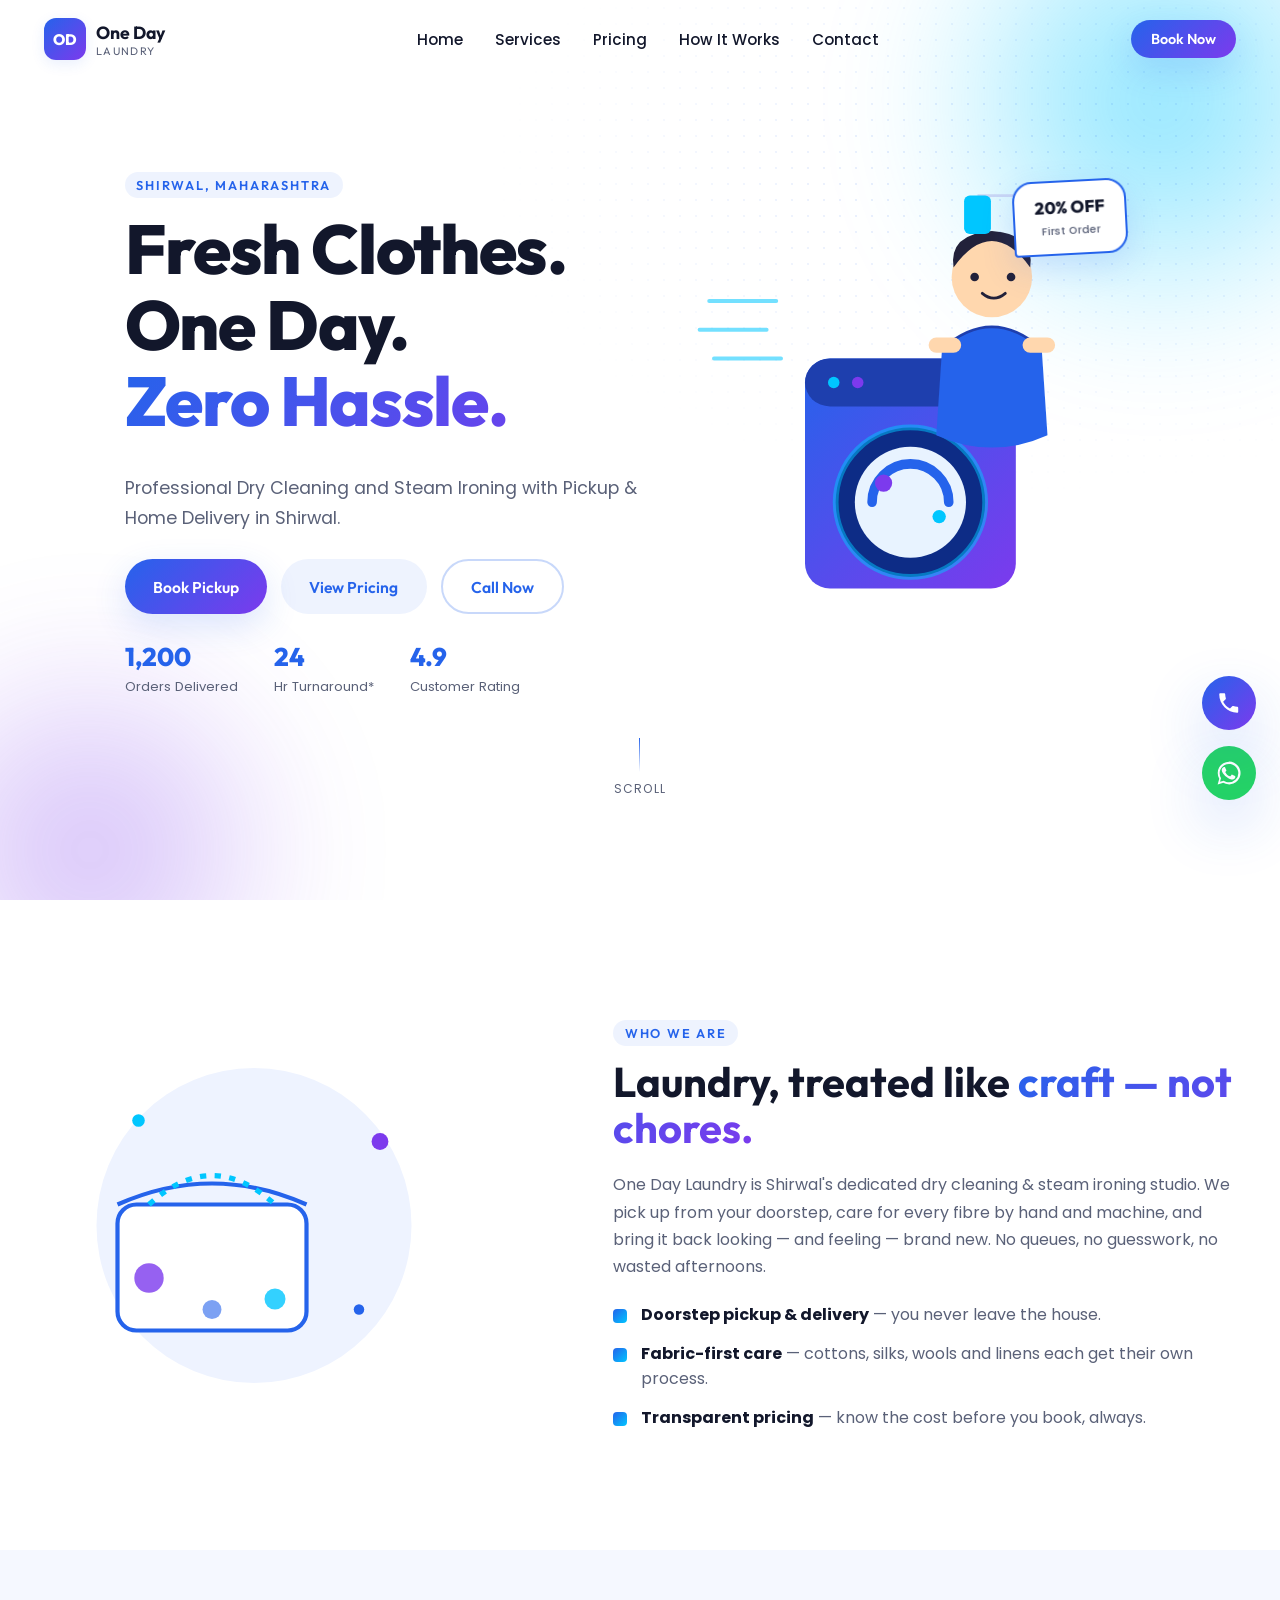
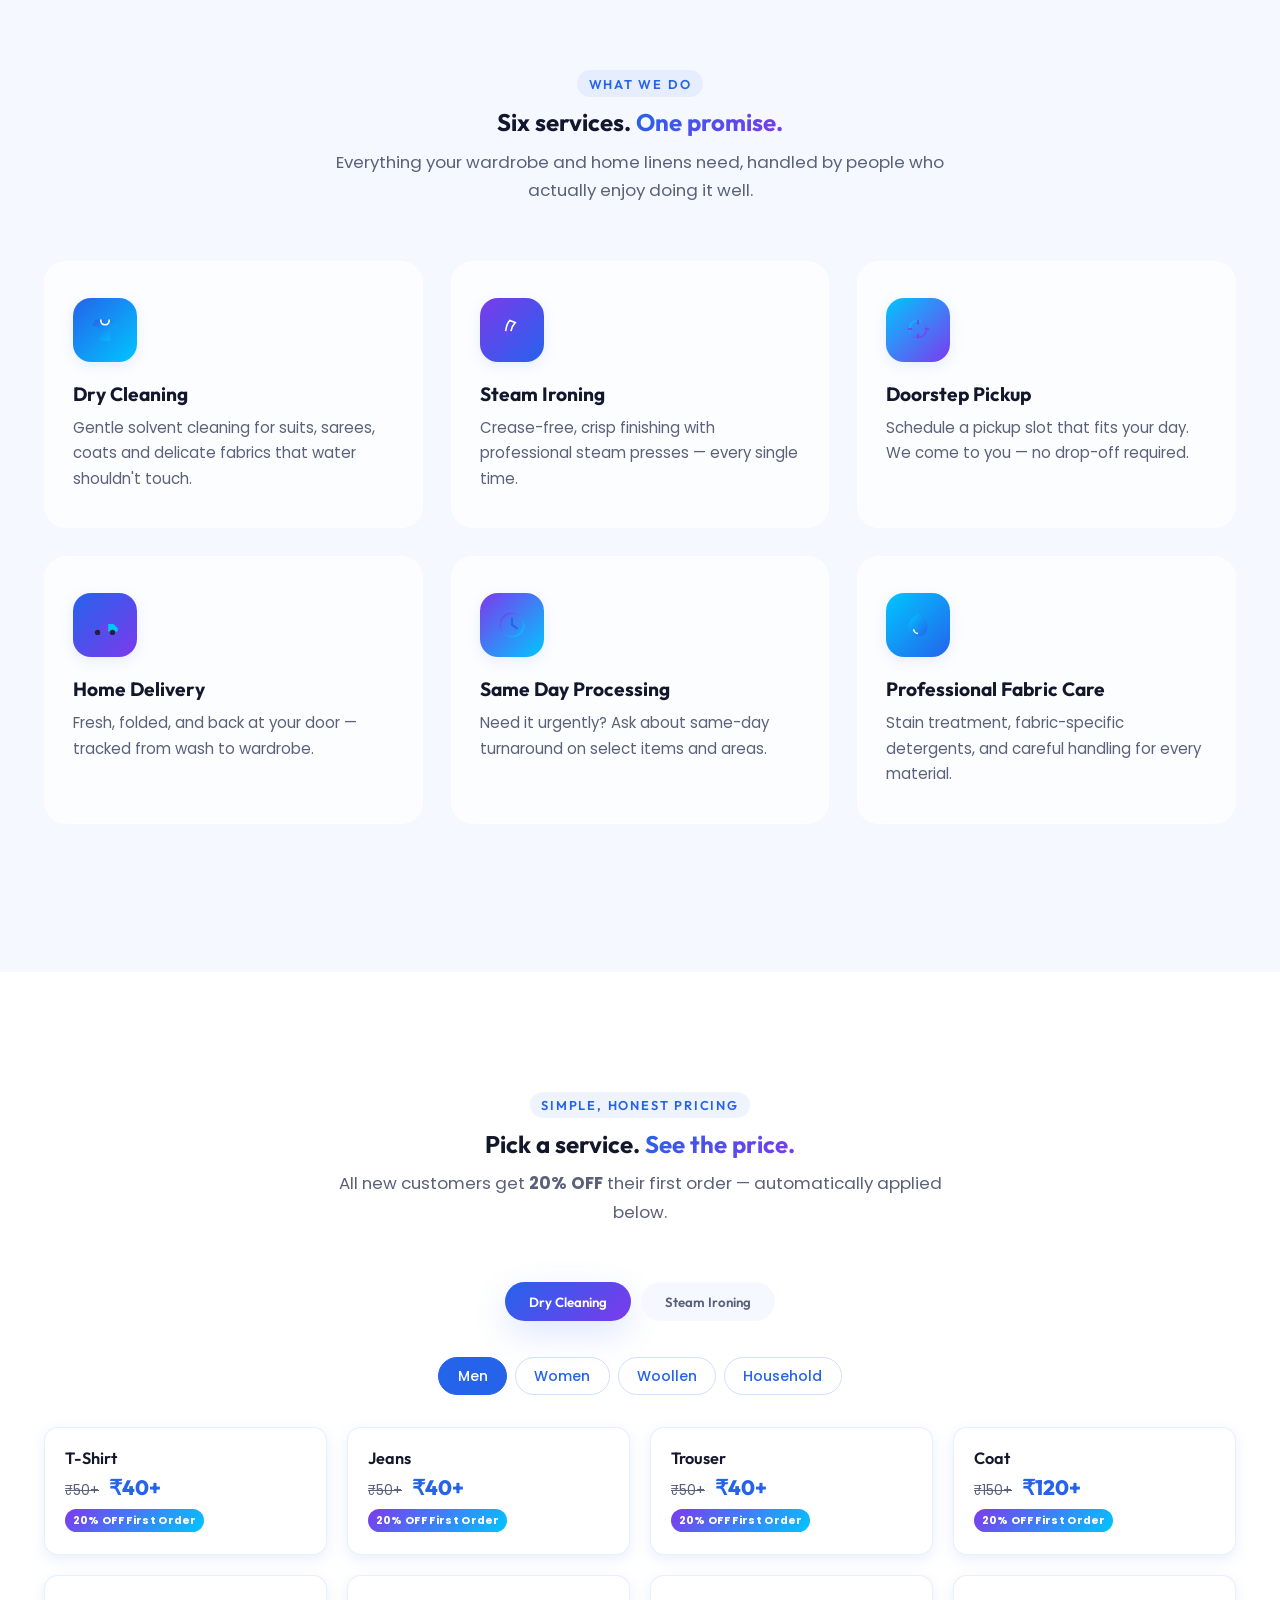
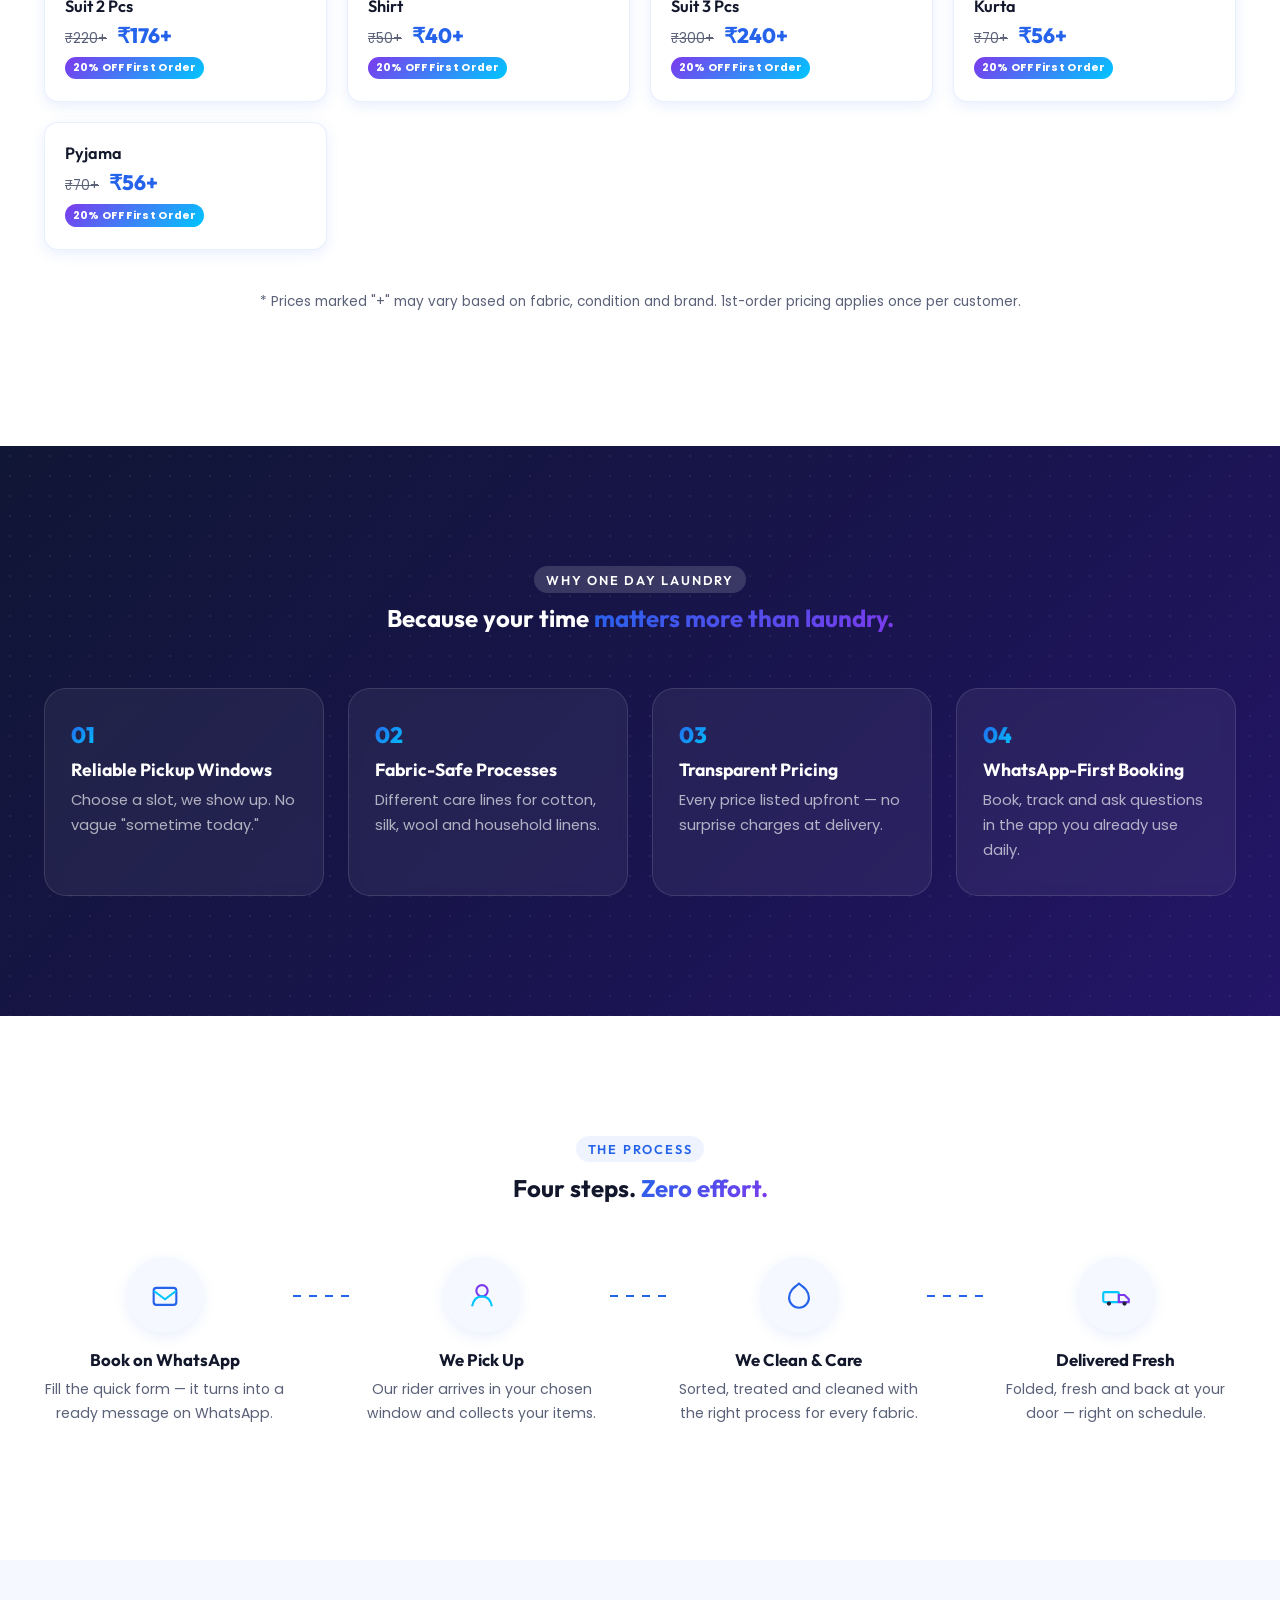
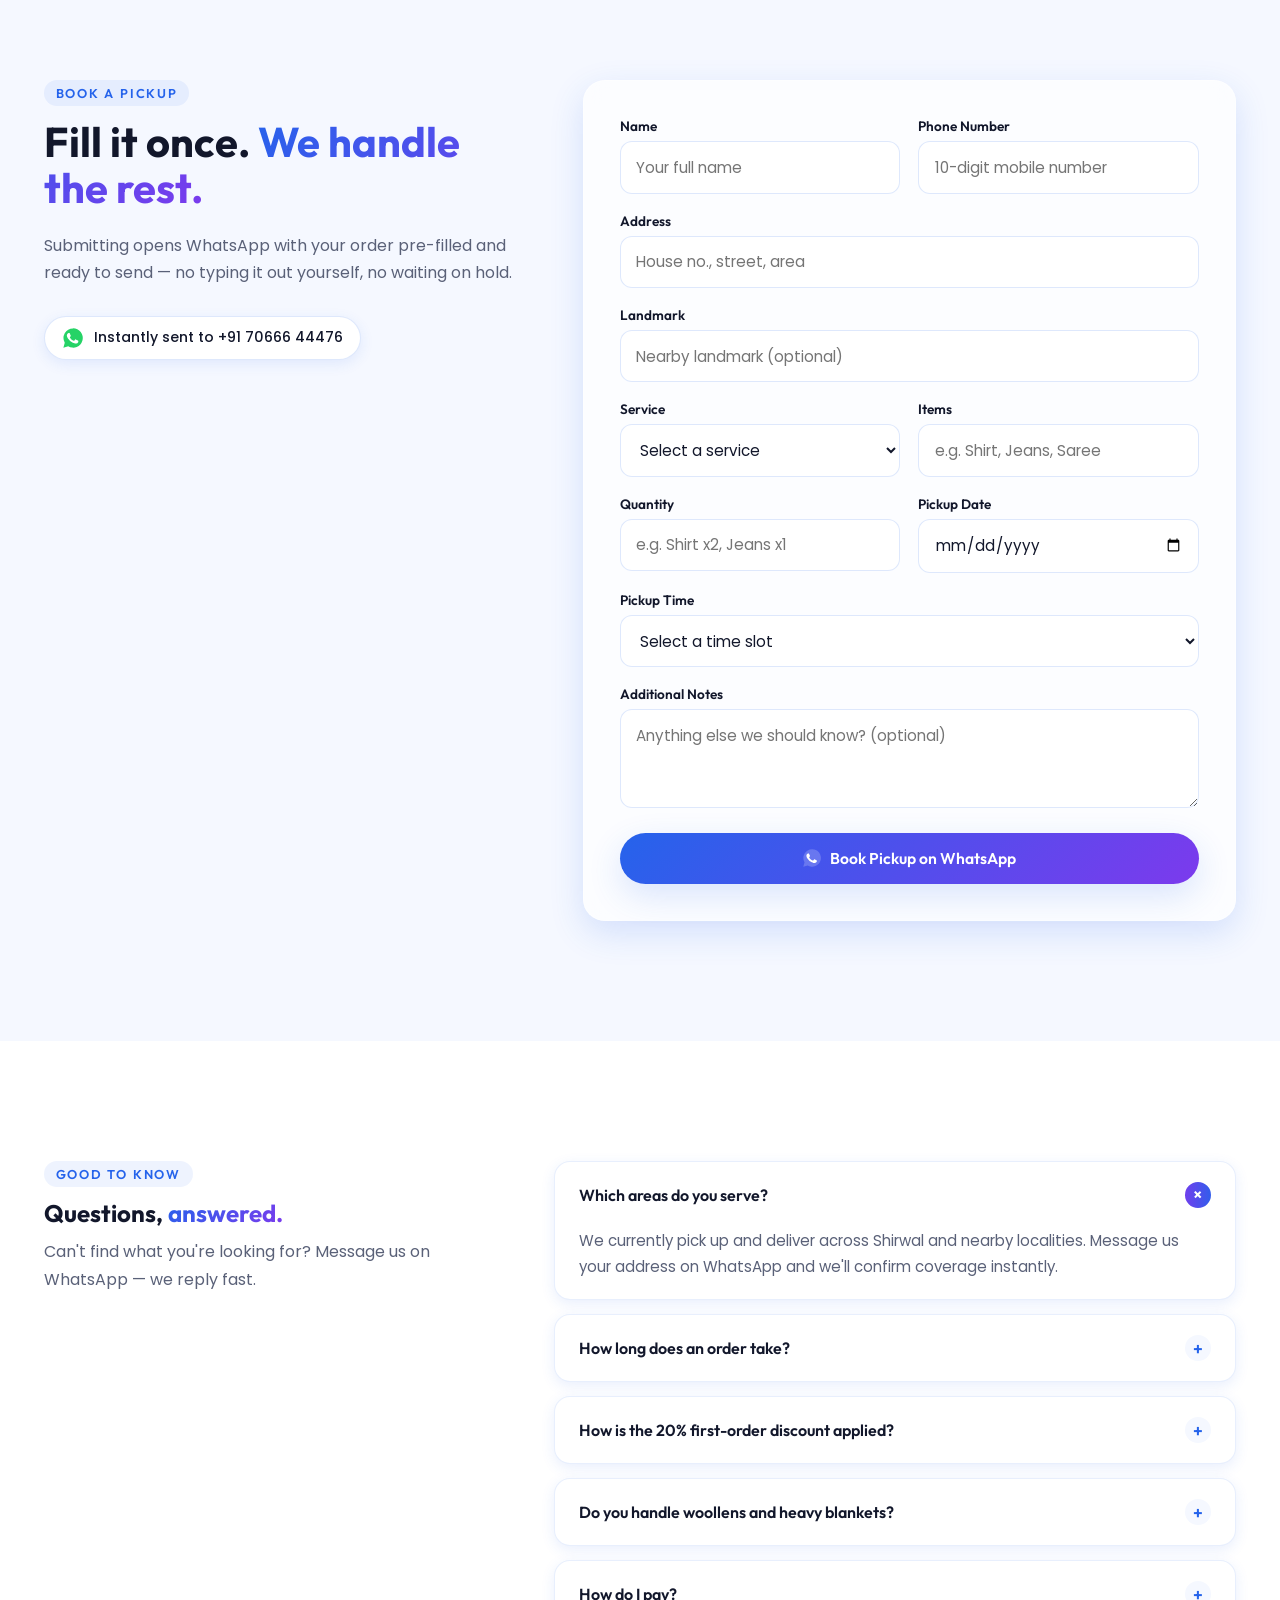
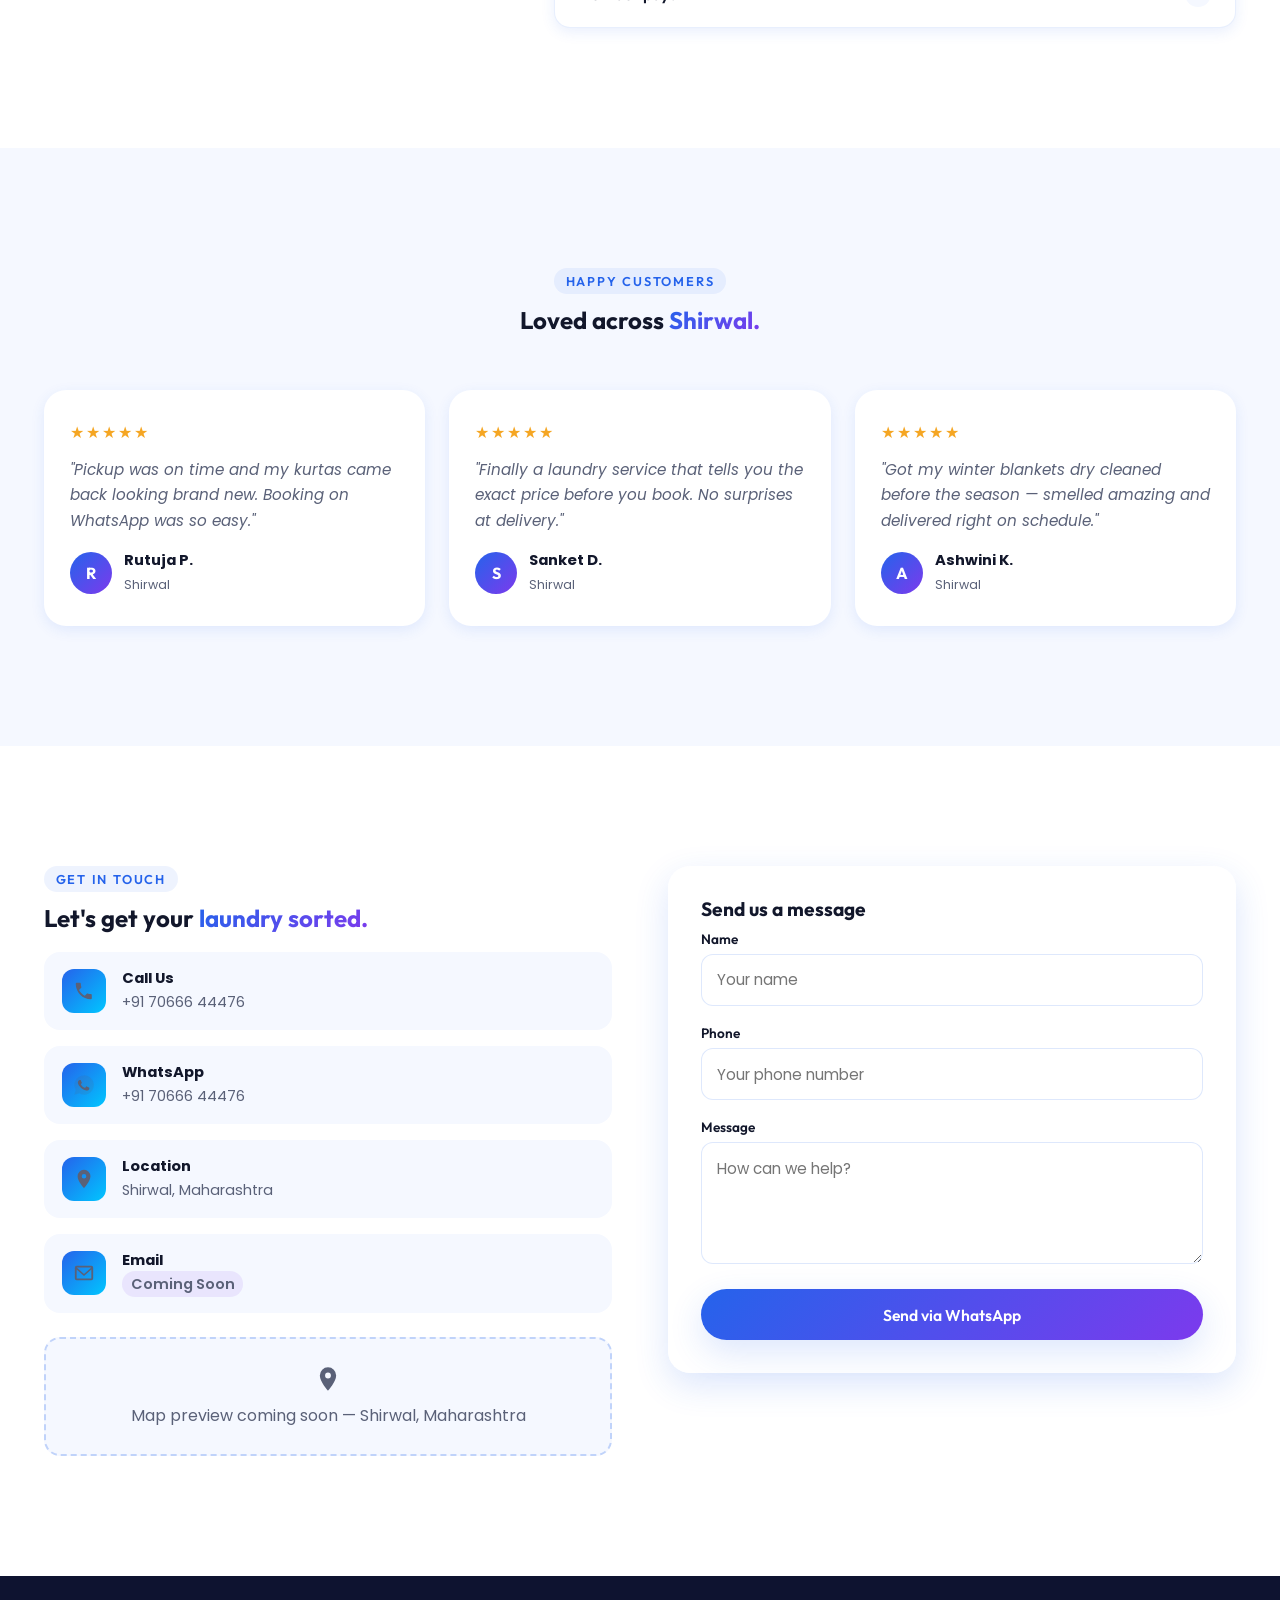
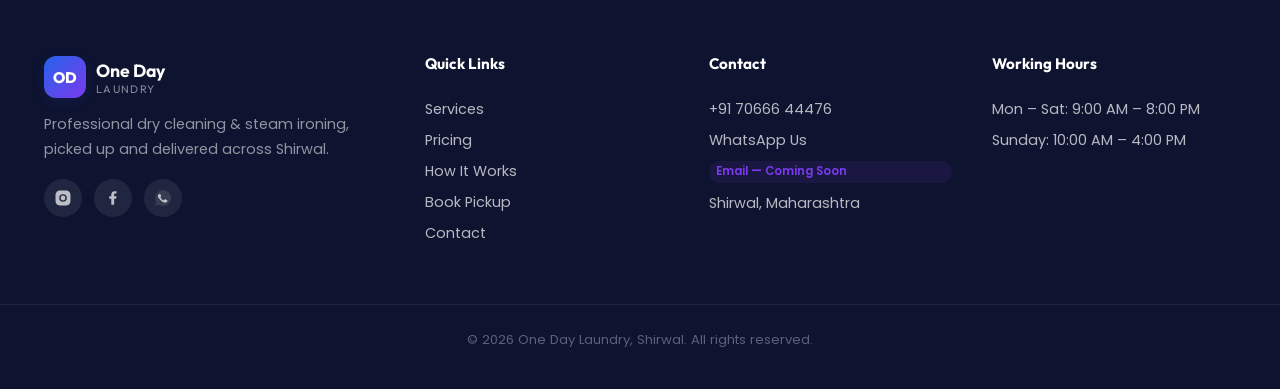
==== index.html @ cb253572 "Add files via upload" ====
<!DOCTYPE html>
<html lang="en">
<head>
<meta charset="UTF-8">
<meta name="viewport" content="width=device-width, initial-scale=1.0">
<title>One Day Laundry — Fresh Clothes. One Day. Zero Hassle.</title>
<meta name="description" content="Professional dry cleaning &amp; steam ironing with pickup and home delivery in Shirwal, Maharashtra. Book your pickup on WhatsApp in seconds.">
<link rel="preconnect" href="https://fonts.googleapis.com">
<link rel="preconnect" href="https://fonts.gstatic.com" crossorigin>
<link href="https://fonts.googleapis.com/css2?family=Outfit:wght@400;500;600;700;800;900&family=Poppins:wght@300;400;500;600;700&display=swap" rel="stylesheet">
<link rel="stylesheet" href="style.css">
</head>
<body>

<!-- ===== LOADER ===== -->
<div class="loader" id="loader">
  <div class="loader-inner">
    <svg viewBox="0 0 120 120" class="loader-machine">
      <circle cx="60" cy="60" r="34" class="loader-drum"/>
      <circle cx="60" cy="60" r="34" class="loader-drum-spin"/>
    </svg>
    <p>One Day Laundry</p>
  </div>
</div>

<!-- ===== NAVBAR ===== -->
<header class="navbar" id="navbar">
  <div class="nav-inner">
    <a href="#home" class="brand">
      <span class="brand-mark">OD</span>
      <span class="brand-text">One Day<em>Laundry</em></span>
    </a>
    <nav class="nav-links" id="navLinks">
      <a href="#home">Home</a>
      <a href="#services">Services</a>
      <a href="#pricing">Pricing</a>
      <a href="#how">How It Works</a>
      <a href="#contact">Contact</a>
    </nav>
    <div class="nav-cta">
      <a href="#pickup" class="btn btn-primary btn-sm">Book Now</a>
    </div>
    <button class="nav-toggle" id="navToggle" aria-label="Toggle menu">
      <span></span><span></span><span></span>
    </button>
  </div>
</header>

<!-- ===== HERO ===== -->
<section class="hero" id="home">
  <div class="hero-bg">
    <div class="blob blob-1"></div>
    <div class="blob blob-2"></div>
    <div class="halftone"></div>
    <span class="bubble b1"></span>
    <span class="bubble b2"></span>
    <span class="bubble b3"></span>
    <span class="bubble b4"></span>
    <span class="bubble b5"></span>
  </div>

  <div class="hero-inner">
    <div class="hero-copy">
      <span class="eyebrow">Shirwal, Maharashtra</span>
      <h1 class="hero-title">
        <span class="reveal-line">Fresh Clothes.</span>
        <span class="reveal-line">One Day.</span>
        <span class="reveal-line gradient-text">Zero Hassle.</span>
      </h1>
      <p class="hero-sub reveal-line">Professional Dry Cleaning and Steam Ironing with Pickup &amp; Home Delivery in Shirwal.</p>
      <div class="hero-actions reveal-line">
        <a href="#pickup" class="btn btn-primary">Book Pickup</a>
        <a href="#pricing" class="btn btn-ghost">View Pricing</a>
        <a href="tel:7066644476" class="btn btn-outline">Call Now</a>
      </div>
      <div class="hero-stats reveal-line">
        <div><strong data-count="1200">0</strong><span>Orders Delivered</span></div>
        <div><strong data-count="24">0</strong><span>Hr Turnaround*</span></div>
        <div><strong data-count="4.9">0</strong><span>Customer Rating</span></div>
      </div>
    </div>

    <div class="hero-art">
      <div class="speech-bubble">20% OFF<br><small>First Order</small></div>
      <svg viewBox="0 0 480 520" class="hero-illustration" aria-hidden="true">
        <!-- motion lines -->
        <g class="motion-lines">
          <path d="M20 120 H90" /><path d="M10 150 H80" /><path d="M25 180 H95" />
        </g>
        <!-- washing machine -->
        <g class="washer" transform="translate(120,180)">
          <rect x="0" y="0" width="220" height="240" rx="26" fill="url(#gradBody)"/>
          <rect x="0" y="0" width="220" height="50" rx="26" fill="#1e3fae"/>
          <circle cx="30" cy="25" r="6" fill="#00C6FF"/>
          <circle cx="55" cy="25" r="6" fill="#7C3AED"/>
          <circle cx="190" cy="25" r="10" fill="#fff" opacity=".8"/>
          <circle class="drum-ring" cx="110" cy="150" r="78" fill="#0d2c86"/>
          <circle class="drum-ring2" cx="110" cy="150" r="78" fill="none" stroke="#00C6FF" stroke-width="6" opacity=".5"/>
          <g class="drum-spin" transform-origin="110px 150px">
            <circle cx="110" cy="150" r="58" fill="#e8f3ff"/>
            <path d="M70 150a40 40 0 0 1 80 0" fill="none" stroke="#2563EB" stroke-width="10" stroke-linecap="round"/>
            <circle cx="82" cy="130" r="9" fill="#7C3AED"/>
            <circle cx="140" cy="165" r="7" fill="#00C6FF"/>
          </g>
        </g>
        <!-- character -->
        <g class="character" transform="translate(255,40)">
          <circle cx="60" cy="55" r="42" fill="#ffd7ae"/>
          <path d="M20 45 q40 -55 80 0 q5 -35 -40 -38 q-45 3 -40 38Z" fill="#22213a"/>
          <circle cx="42" cy="55" r="4.5" fill="#22213a"/>
          <circle cx="80" cy="55" r="4.5" fill="#22213a"/>
          <path d="M50 72 q12 10 24 0" stroke="#22213a" stroke-width="3" fill="none" stroke-linecap="round"/>
          <path d="M8 130 q52 -46 104 0 l6 90 q-58 26 -116 0Z" fill="#2563EB"/>
          <path d="M8 130 q52 -46 104 0" fill="none" stroke="#1e3fae" stroke-width="3"/>
          <rect x="-6" y="118" width="34" height="16" rx="8" fill="#ffd7ae"/>
          <rect x="92" y="118" width="34" height="16" rx="8" fill="#ffd7ae"/>
        </g>
        <!-- clothes -->
        <g class="clothes-line" transform="translate(300,10)">
          <line x1="0" y1="0" x2="150" y2="0" stroke="#c9d6f5" stroke-width="3"/>
          <g class="cloth cloth-1"><rect x="-14" y="0" width="28" height="40" rx="6" fill="#00C6FF"/></g>
          <g class="cloth cloth-2" transform="translate(60,0)"><rect x="-14" y="0" width="28" height="46" rx="6" fill="#7C3AED"/></g>
          <g class="cloth cloth-3" transform="translate(120,0)"><rect x="-14" y="0" width="28" height="34" rx="6" fill="#2563EB"/></g>
        </g>
        <defs>
          <linearGradient id="gradBody" x1="0" y1="0" x2="220" y2="240" gradientUnits="userSpaceOnUse">
            <stop offset="0" stop-color="#2563EB"/>
            <stop offset="1" stop-color="#7C3AED"/>
          </linearGradient>
        </defs>
      </svg>
    </div>
  </div>
  <div class="scroll-cue"><span></span>Scroll</div>
</section>

<!-- ===== ABOUT ===== -->
<section class="about" id="about">
  <div class="section-inner about-grid">
    <div class="about-art reveal">
      <svg viewBox="0 0 400 340" class="about-illustration">
        <circle cx="200" cy="170" r="150" fill="#eef3ff"/>
        <g transform="translate(70,90)">
          <rect x="0" y="60" width="180" height="120" rx="18" fill="#fff" stroke="#2563EB" stroke-width="4"/>
          <path d="M0 60 Q90 20 180 60" fill="none" stroke="#2563EB" stroke-width="4"/>
          <path d="M30 60 q60 -55 120 0" fill="none" stroke="#00C6FF" stroke-width="5" stroke-dasharray="6 8"/>
          <circle cx="30" cy="130" r="14" fill="#7C3AED" opacity=".8"/>
          <circle cx="150" cy="150" r="10" fill="#00C6FF" opacity=".8"/>
          <circle cx="90" cy="160" r="9" fill="#2563EB" opacity=".6"/>
        </g>
        <circle class="pop" cx="90" cy="70" r="6" fill="#00C6FF"/>
        <circle class="pop" cx="320" cy="90" r="8" fill="#7C3AED"/>
        <circle class="pop" cx="300" cy="250" r="5" fill="#2563EB"/>
      </svg>
    </div>
    <div class="about-copy reveal">
      <span class="eyebrow">Who We Are</span>
      <h2>Laundry, treated like <span class="gradient-text">craft — not chores.</span></h2>
      <p>One Day Laundry is Shirwal's dedicated dry cleaning &amp; steam ironing studio. We pick up from your doorstep, care for every fibre by hand and machine, and bring it back looking — and feeling — brand new. No queues, no guesswork, no wasted afternoons.</p>
      <ul class="about-points">
        <li><strong>Doorstep pickup &amp; delivery</strong> — you never leave the house.</li>
        <li><strong>Fabric-first care</strong> — cottons, silks, wools and linens each get their own process.</li>
        <li><strong>Transparent pricing</strong> — know the cost before you book, always.</li>
      </ul>
    </div>
  </div>
</section>

<!-- ===== SERVICES ===== -->
<section class="services" id="services">
  <div class="section-inner">
    <div class="section-head reveal">
      <span class="eyebrow">What We Do</span>
      <h2>Six services. <span class="gradient-text">One promise.</span></h2>
      <p>Everything your wardrobe and home linens need, handled by people who actually enjoy doing it well.</p>
    </div>
    <div class="services-grid">

      <article class="service-card reveal">
        <div class="service-icon" style="--c1:#2563EB;--c2:#00C6FF">
          <svg viewBox="0 0 64 64"><path d="M14 12h36l6 12-14 6v22H22V30l-14-6z" fill="url(#svgGrad1)"/><path d="M24 12c0 6 3 10 8 10s8-4 8-10" fill="none" stroke="#fff" stroke-width="3"/></svg>
        </div>
        <h3>Dry Cleaning</h3>
        <p>Gentle solvent cleaning for suits, sarees, coats and delicate fabrics that water shouldn't touch.</p>
      </article>

      <article class="service-card reveal">
        <div class="service-icon" style="--c1:#7C3AED;--c2:#2563EB">
          <svg viewBox="0 0 64 64"><rect x="14" y="34" width="36" height="10" rx="4" fill="url(#svgGrad2)"/><path d="M20 34c2-14 8-20 8-20l10 4s-6 6-8 16" fill="none" stroke="#fff" stroke-width="3"/></svg>
        </div>
        <h3>Steam Ironing</h3>
        <p>Crease-free, crisp finishing with professional steam presses — every single time.</p>
      </article>

      <article class="service-card reveal">
        <div class="service-icon" style="--c1:#00C6FF;--c2:#7C3AED">
          <svg viewBox="0 0 64 64"><circle cx="32" cy="30" r="16" fill="none" stroke="url(#svgGrad3)" stroke-width="4"/><path d="M32 14v6M32 40v6M14 30h6M46 30h6" stroke="#7C3AED" stroke-width="3" stroke-linecap="round"/></svg>
        </div>
        <h3>Doorstep Pickup</h3>
        <p>Schedule a pickup slot that fits your day. We come to you — no drop-off required.</p>
      </article>

      <article class="service-card reveal">
        <div class="service-icon" style="--c1:#2563EB;--c2:#7C3AED">
          <svg viewBox="0 0 64 64"><rect x="8" y="26" width="30" height="18" rx="3" fill="url(#svgGrad4)"/><path d="M38 30h10l8 8v6H38z" fill="#00C6FF"/><circle cx="18" cy="46" r="5" fill="#22213a"/><circle cx="46" cy="46" r="5" fill="#22213a"/></svg>
        </div>
        <h3>Home Delivery</h3>
        <p>Fresh, folded, and back at your door — tracked from wash to wardrobe.</p>
      </article>

      <article class="service-card reveal">
        <div class="service-icon" style="--c1:#7C3AED;--c2:#00C6FF">
          <svg viewBox="0 0 64 64"><circle cx="32" cy="32" r="22" fill="none" stroke="url(#svgGrad5)" stroke-width="4"/><path d="M32 20v12l9 6" stroke="#2563EB" stroke-width="4" stroke-linecap="round" fill="none"/></svg>
        </div>
        <h3>Same Day Processing</h3>
        <p>Need it urgently? Ask about same-day turnaround on select items and areas.</p>
      </article>

      <article class="service-card reveal">
        <div class="service-icon" style="--c1:#00C6FF;--c2:#2563EB">
          <svg viewBox="0 0 64 64"><path d="M32 10c10 8 18 14 18 26a18 18 0 0 1-36 0c0-12 8-18 18-26z" fill="url(#svgGrad6)"/><path d="M24 40a8 8 0 0 0 8 8" stroke="#fff" stroke-width="3" fill="none"/></svg>
        </div>
        <h3>Professional Fabric Care</h3>
        <p>Stain treatment, fabric-specific detergents, and careful handling for every material.</p>
      </article>

      <svg width="0" height="0">
        <defs>
          <linearGradient id="svgGrad1" x1="0" y1="0" x2="1" y2="1"><stop offset="0" stop-color="#2563EB"/><stop offset="1" stop-color="#00C6FF"/></linearGradient>
          <linearGradient id="svgGrad2" x1="0" y1="0" x2="1" y2="1"><stop offset="0" stop-color="#7C3AED"/><stop offset="1" stop-color="#2563EB"/></linearGradient>
          <linearGradient id="svgGrad3" x1="0" y1="0" x2="1" y2="1"><stop offset="0" stop-color="#00C6FF"/><stop offset="1" stop-color="#7C3AED"/></linearGradient>
          <linearGradient id="svgGrad4" x1="0" y1="0" x2="1" y2="1"><stop offset="0" stop-color="#2563EB"/><stop offset="1" stop-color="#7C3AED"/></linearGradient>
          <linearGradient id="svgGrad5" x1="0" y1="0" x2="1" y2="1"><stop offset="0" stop-color="#7C3AED"/><stop offset="1" stop-color="#00C6FF"/></linearGradient>
          <linearGradient id="svgGrad6" x1="0" y1="0" x2="1" y2="1"><stop offset="0" stop-color="#00C6FF"/><stop offset="1" stop-color="#2563EB"/></linearGradient>
        </defs>
      </svg>
    </div>
  </div>
</section>

<!-- ===== PRICING ===== -->
<section class="pricing" id="pricing">
  <div class="section-inner">
    <div class="section-head reveal">
      <span class="eyebrow">Simple, Honest Pricing</span>
      <h2>Pick a service. <span class="gradient-text">See the price.</span></h2>
      <p>All new customers get <strong>20% OFF</strong> their first order — automatically applied below.</p>
    </div>

    <div class="pricing-tabs" role="tablist">
      <button class="ptab active" data-tab="dry">Dry Cleaning</button>
      <button class="ptab" data-tab="iron">Steam Ironing</button>
    </div>

    <!-- DRY CLEANING PANEL -->
    <div class="ptab-panel active" id="panel-dry">
      <div class="psub-tabs" role="tablist">
        <button class="psub active" data-sub="dry" data-target="men">Men</button>
        <button class="psub" data-sub="dry" data-target="women">Women</button>
        <button class="psub" data-sub="dry" data-target="woollen">Woollen</button>
        <button class="psub" data-sub="dry" data-target="household">Household</button>
      </div>

      <div class="psub-panel active" data-sub-panel="dry-men">
        <div class="price-grid"></div>
      </div>
      <div class="psub-panel" data-sub-panel="dry-women"><div class="price-grid"></div></div>
      <div class="psub-panel" data-sub-panel="dry-woollen"><div class="price-grid"></div></div>
      <div class="psub-panel" data-sub-panel="dry-household"><div class="price-grid"></div></div>
    </div>

    <!-- STEAM IRONING PANEL -->
    <div class="ptab-panel" id="panel-iron">
      <div class="psub-tabs" role="tablist">
        <button class="psub active" data-sub="iron" data-target="men">Men</button>
        <button class="psub" data-sub="iron" data-target="women">Women</button>
      </div>
      <div class="psub-panel active" data-sub-panel="iron-men"><div class="price-grid"></div></div>
      <div class="psub-panel" data-sub-panel="iron-women"><div class="price-grid"></div></div>
    </div>

    <p class="pricing-note">* Prices marked "+" may vary based on fabric, condition and brand. 1st-order pricing applies once per customer.</p>
  </div>
</section>

<!-- ===== WHY CHOOSE US ===== -->
<section class="why" id="why">
  <div class="section-inner">
    <div class="section-head reveal light">
      <span class="eyebrow">Why One Day Laundry</span>
      <h2>Because your time <span class="gradient-text">matters more than laundry.</span></h2>
    </div>
    <div class="why-grid">
      <div class="why-card reveal">
        <span class="why-num">01</span>
        <h3>Reliable Pickup Windows</h3>
        <p>Choose a slot, we show up. No vague "sometime today."</p>
      </div>
      <div class="why-card reveal">
        <span class="why-num">02</span>
        <h3>Fabric-Safe Processes</h3>
        <p>Different care lines for cotton, silk, wool and household linens.</p>
      </div>
      <div class="why-card reveal">
        <span class="why-num">03</span>
        <h3>Transparent Pricing</h3>
        <p>Every price listed upfront — no surprise charges at delivery.</p>
      </div>
      <div class="why-card reveal">
        <span class="why-num">04</span>
        <h3>WhatsApp-First Booking</h3>
        <p>Book, track and ask questions in the app you already use daily.</p>
      </div>
    </div>
  </div>
</section>

<!-- ===== HOW IT WORKS ===== -->
<section class="how" id="how">
  <div class="section-inner">
    <div class="section-head reveal">
      <span class="eyebrow">The Process</span>
      <h2>Four steps. <span class="gradient-text">Zero effort.</span></h2>
    </div>
    <div class="how-steps">
      <div class="how-step reveal">
        <div class="how-icon"><svg viewBox="0 0 48 48"><rect x="8" y="14" width="32" height="24" rx="4" fill="none" stroke="#2563EB" stroke-width="3"/><path d="M8 18l16 12 16-12" fill="none" stroke="#00C6FF" stroke-width="3"/></svg></div>
        <h3>Book on WhatsApp</h3>
        <p>Fill the quick form — it turns into a ready message on WhatsApp.</p>
      </div>
      <div class="how-connector"></div>
      <div class="how-step reveal">
        <div class="how-icon"><svg viewBox="0 0 48 48"><circle cx="24" cy="18" r="8" fill="none" stroke="#7C3AED" stroke-width="3"/><path d="M10 40c2-10 8-14 14-14s12 4 14 14" fill="none" stroke="#00C6FF" stroke-width="3"/></svg></div>
        <h3>We Pick Up</h3>
        <p>Our rider arrives in your chosen window and collects your items.</p>
      </div>
      <div class="how-connector"></div>
      <div class="how-step reveal">
        <div class="how-icon"><svg viewBox="0 0 48 48"><path d="M24 8c8 6 14 11 14 20a14 14 0 0 1-28 0c0-9 6-14 14-20z" fill="none" stroke="#2563EB" stroke-width="3"/></svg></div>
        <h3>We Clean &amp; Care</h3>
        <p>Sorted, treated and cleaned with the right process for every fabric.</p>
      </div>
      <div class="how-connector"></div>
      <div class="how-step reveal">
        <div class="how-icon"><svg viewBox="0 0 48 48"><rect x="6" y="20" width="22" height="14" rx="2" fill="none" stroke="#00C6FF" stroke-width="3"/><path d="M28 24h8l6 6v4H28z" fill="none" stroke="#7C3AED" stroke-width="3"/><circle cx="14" cy="36" r="3" fill="#22213a"/><circle cx="36" cy="36" r="3" fill="#22213a"/></svg></div>
        <h3>Delivered Fresh</h3>
        <p>Folded, fresh and back at your door — right on schedule.</p>
      </div>
    </div>
  </div>
</section>

<!-- ===== PICKUP / BOOKING FORM ===== -->
<section class="pickup" id="pickup">
  <div class="section-inner pickup-grid">
    <div class="pickup-intro reveal">
      <span class="eyebrow">Book a Pickup</span>
      <h2>Fill it once. <span class="gradient-text">We handle the rest.</span></h2>
      <p>Submitting opens WhatsApp with your order pre-filled and ready to send — no typing it out yourself, no waiting on hold.</p>
      <div class="pickup-badge">
        <svg viewBox="0 0 32 32" width="22" height="22"><path fill="#25D366" d="M16 2a14 14 0 0 0-12 21l-2 7 7-2a14 14 0 1 0 7-26z"/><path fill="#fff" d="M23 19.5c-.4-.2-2.5-1.2-2.9-1.4s-.6-.2-.9.2-1 1.4-1.3 1.6-.5.3-.9.1a11 11 0 0 1-3.3-2 12 12 0 0 1-2.2-2.8c-.2-.4 0-.6.2-.8l.6-.7c.2-.2.3-.4.4-.6a.7.7 0 0 0 0-.7c-.1-.2-.9-2.2-1.3-3-.3-.8-.6-.7-.9-.7h-.7a1.5 1.5 0 0 0-1.1.5A4.6 4.6 0 0 0 7 12.3a8 8 0 0 0 1.7 4.3 18 18 0 0 0 7 6.3c1 .4 1.8.7 2.4.9a5.7 5.7 0 0 0 2.6.2 4.3 4.3 0 0 0 2.8-2 3.3 3.3 0 0 0 .2-2c-.1-.2-.3-.3-.7-.5z"/></svg>
        Instantly sent to +91 70666 44476
      </div>
    </div>

    <form class="pickup-form reveal" id="pickupForm">
      <div class="form-row">
        <div class="field">
          <label for="f-name">Name</label>
          <input type="text" id="f-name" required placeholder="Your full name">
        </div>
        <div class="field">
          <label for="f-phone">Phone Number</label>
          <input type="tel" id="f-phone" required placeholder="10-digit mobile number">
        </div>
      </div>
      <div class="field">
        <label for="f-address">Address</label>
        <input type="text" id="f-address" required placeholder="House no., street, area">
      </div>
      <div class="field">
        <label for="f-landmark">Landmark</label>
        <input type="text" id="f-landmark" placeholder="Nearby landmark (optional)">
      </div>
      <div class="form-row">
        <div class="field">
          <label for="f-service">Service</label>
          <select id="f-service" required>
            <option value="" disabled selected>Select a service</option>
            <option>Dry Cleaning</option>
            <option>Steam Ironing</option>
            <option>Dry Cleaning + Steam Ironing</option>
          </select>
        </div>
        <div class="field">
          <label for="f-items">Items</label>
          <input type="text" id="f-items" required placeholder="e.g. Shirt, Jeans, Saree">
        </div>
      </div>
      <div class="form-row">
        <div class="field">
          <label for="f-qty">Quantity</label>
          <input type="text" id="f-qty" required placeholder="e.g. Shirt x2, Jeans x1">
        </div>
        <div class="field">
          <label for="f-date">Pickup Date</label>
          <input type="date" id="f-date" required>
        </div>
      </div>
      <div class="field">
        <label for="f-time">Pickup Time</label>
        <select id="f-time" required>
          <option value="" disabled selected>Select a time slot</option>
          <option>9:00 AM – 11:00 AM</option>
          <option>11:00 AM – 1:00 PM</option>
          <option>2:00 PM – 4:00 PM</option>
          <option>4:00 PM – 6:00 PM</option>
          <option>6:00 PM – 8:00 PM</option>
        </select>
      </div>
      <div class="field">
        <label for="f-notes">Additional Notes</label>
        <textarea id="f-notes" rows="3" placeholder="Anything else we should know? (optional)"></textarea>
      </div>
      <button type="submit" class="btn btn-primary btn-block">
        <svg viewBox="0 0 32 32" width="20" height="20"><path fill="currentColor" d="M16 2a14 14 0 0 0-12 21l-2 7 7-2a14 14 0 1 0 7-26z" opacity=".2"/><path fill="currentColor" d="M23 19.5c-.4-.2-2.5-1.2-2.9-1.4s-.6-.2-.9.2-1 1.4-1.3 1.6-.5.3-.9.1a11 11 0 0 1-3.3-2 12 12 0 0 1-2.2-2.8c-.2-.4 0-.6.2-.8l.6-.7c.2-.2.3-.4.4-.6a.7.7 0 0 0 0-.7c-.1-.2-.9-2.2-1.3-3-.3-.8-.6-.7-.9-.7h-.7a1.5 1.5 0 0 0-1.1.5A4.6 4.6 0 0 0 7 12.3a8 8 0 0 0 1.7 4.3 18 18 0 0 0 7 6.3c1 .4 1.8.7 2.4.9a5.7 5.7 0 0 0 2.6.2 4.3 4.3 0 0 0 2.8-2 3.3 3.3 0 0 0 .2-2c-.1-.2-.3-.3-.7-.5z"/></svg>
        Book Pickup on WhatsApp
      </button>
    </form>
  </div>
</section>

<!-- ===== FAQ ===== -->
<section class="faq" id="faq">
  <div class="section-inner faq-grid">
    <div class="reveal">
      <span class="eyebrow">Good to Know</span>
      <h2>Questions, <span class="gradient-text">answered.</span></h2>
      <p>Can't find what you're looking for? Message us on WhatsApp — we reply fast.</p>
    </div>
    <div class="accordion reveal">
      <div class="acc-item active">
        <button class="acc-head">Which areas do you serve? <span class="acc-icon">+</span></button>
        <div class="acc-body"><p>We currently pick up and deliver across Shirwal and nearby localities. Message us your address on WhatsApp and we'll confirm coverage instantly.</p></div>
      </div>
      <div class="acc-item">
        <button class="acc-head">How long does an order take? <span class="acc-icon">+</span></button>
        <div class="acc-body"><p>Most orders are ready within 24 hours of pickup. Same-day processing is available for select items — just ask when booking.</p></div>
      </div>
      <div class="acc-item">
        <button class="acc-head">How is the 20% first-order discount applied? <span class="acc-icon">+</span></button>
        <div class="acc-body"><p>It's applied automatically to your very first order — the discounted price is already shown on our pricing cards, no coupon code needed.</p></div>
      </div>
      <div class="acc-item">
        <button class="acc-head">Do you handle woollens and heavy blankets? <span class="acc-icon">+</span></button>
        <div class="acc-body"><p>Yes — sweaters, jackets, shawls, quilts and double blankets are all covered under our Woollen &amp; Household dry cleaning categories.</p></div>
      </div>
      <div class="acc-item">
        <button class="acc-head">How do I pay? <span class="acc-icon">+</span></button>
        <div class="acc-body"><p>Cash or UPI at the time of delivery. We'll confirm the final amount with you on WhatsApp before drop-off.</p></div>
      </div>
    </div>
  </div>
</section>

<!-- ===== TESTIMONIALS ===== -->
<section class="testimonials" id="testimonials">
  <div class="section-inner">
    <div class="section-head reveal">
      <span class="eyebrow">Happy Customers</span>
      <h2>Loved across <span class="gradient-text">Shirwal.</span></h2>
    </div>
    <div class="testi-grid">
      <div class="testi-card reveal">
        <div class="testi-stars">★★★★★</div>
        <p>"Pickup was on time and my kurtas came back looking brand new. Booking on WhatsApp was so easy."</p>
        <div class="testi-person"><span class="avatar">R</span><div><strong>Rutuja P.</strong><small>Shirwal</small></div></div>
      </div>
      <div class="testi-card reveal">
        <div class="testi-stars">★★★★★</div>
        <p>"Finally a laundry service that tells you the exact price before you book. No surprises at delivery."</p>
        <div class="testi-person"><span class="avatar">S</span><div><strong>Sanket D.</strong><small>Shirwal</small></div></div>
      </div>
      <div class="testi-card reveal">
        <div class="testi-stars">★★★★★</div>
        <p>"Got my winter blankets dry cleaned before the season — smelled amazing and delivered right on schedule."</p>
        <div class="testi-person"><span class="avatar">A</span><div><strong>Ashwini K.</strong><small>Shirwal</small></div></div>
      </div>
    </div>
  </div>
</section>

<!-- ===== CONTACT ===== -->
<section class="contact" id="contact">
  <div class="section-inner contact-grid">
    <div class="contact-info reveal">
      <span class="eyebrow">Get In Touch</span>
      <h2>Let's get your <span class="gradient-text">laundry sorted.</span></h2>
      <div class="contact-items">
        <a class="contact-item" href="tel:7066644476">
          <span class="ci-icon"><svg viewBox="0 0 24 24"><path fill="currentColor" d="M6.6 10.8c1.4 2.7 3.6 4.9 6.3 6.3l2.1-2.1c.3-.3.7-.4 1-.2 1.1.4 2.3.6 3.5.6.6 0 1 .4 1 1V20c0 .6-.4 1-1 1C10.6 21 3 13.4 3 4c0-.6.4-1 1-1h3.5c.6 0 1 .4 1 1 0 1.2.2 2.4.6 3.5.1.4 0 .8-.2 1L6.6 10.8z"/></svg></span>
          <div><strong>Call Us</strong><span>+91 70666 44476</span></div>
        </a>
        <a class="contact-item" href="https://wa.me/917066644476" target="_blank" rel="noopener">
          <span class="ci-icon"><svg viewBox="0 0 32 32"><path fill="currentColor" d="M16 2a14 14 0 0 0-12 21l-2 7 7-2a14 14 0 1 0 7-26z" opacity=".15"/><path fill="currentColor" d="M23 19.5c-.4-.2-2.5-1.2-2.9-1.4s-.6-.2-.9.2-1 1.4-1.3 1.6-.5.3-.9.1a11 11 0 0 1-3.3-2 12 12 0 0 1-2.2-2.8c-.2-.4 0-.6.2-.8l.6-.7c.2-.2.3-.4.4-.6a.7.7 0 0 0 0-.7c-.1-.2-.9-2.2-1.3-3-.3-.8-.6-.7-.9-.7h-.7a1.5 1.5 0 0 0-1.1.5A4.6 4.6 0 0 0 7 12.3a8 8 0 0 0 1.7 4.3 18 18 0 0 0 7 6.3c1 .4 1.8.7 2.4.9a5.7 5.7 0 0 0 2.6.2 4.3 4.3 0 0 0 2.8-2 3.3 3.3 0 0 0 .2-2c-.1-.2-.3-.3-.7-.5z"/></svg></span>
          <div><strong>WhatsApp</strong><span>+91 70666 44476</span></div>
        </a>
        <div class="contact-item">
          <span class="ci-icon"><svg viewBox="0 0 24 24"><path fill="currentColor" d="M12 2a7 7 0 0 0-7 7c0 5.3 7 13 7 13s7-7.7 7-13a7 7 0 0 0-7-7zm0 9.5A2.5 2.5 0 1 1 12 6.5a2.5 2.5 0 0 1 0 5z"/></svg></span>
          <div><strong>Location</strong><span>Shirwal, Maharashtra</span></div>
        </div>
        <div class="contact-item">
          <span class="ci-icon"><svg viewBox="0 0 24 24"><path fill="currentColor" d="M4 4h16a2 2 0 0 1 2 2v12a2 2 0 0 1-2 2H4a2 2 0 0 1-2-2V6a2 2 0 0 1 2-2zm0 2v.01L12 13l8-6.99V6H4zm16 12V8.24l-8 6.99-8-6.99V18h16z"/></svg></span>
          <div><strong>Email</strong><span class="coming-soon">Coming Soon</span></div>
        </div>
      </div>
      <div class="map-placeholder">
        <svg viewBox="0 0 24 24" width="28" height="28"><path fill="currentColor" d="M12 2a7 7 0 0 0-7 7c0 5.3 7 13 7 13s7-7.7 7-13a7 7 0 0 0-7-7zm0 9.5A2.5 2.5 0 1 1 12 6.5a2.5 2.5 0 0 1 0 5z"/></svg>
        <span>Map preview coming soon — Shirwal, Maharashtra</span>
      </div>
    </div>

    <form class="contact-form reveal" id="contactForm">
      <h3>Send us a message</h3>
      <div class="field">
        <label for="c-name">Name</label>
        <input type="text" id="c-name" required placeholder="Your name">
      </div>
      <div class="field">
        <label for="c-phone">Phone</label>
        <input type="tel" id="c-phone" required placeholder="Your phone number">
      </div>
      <div class="field">
        <label for="c-msg">Message</label>
        <textarea id="c-msg" rows="4" required placeholder="How can we help?"></textarea>
      </div>
      <button type="submit" class="btn btn-primary btn-block">Send via WhatsApp</button>
    </form>
  </div>
</section>

<!-- ===== FOOTER ===== -->
<footer class="footer">
  <div class="section-inner footer-grid">
    <div class="footer-brand">
      <a href="#home" class="brand"><span class="brand-mark">OD</span><span class="brand-text">One Day<em>Laundry</em></span></a>
      <p>Professional dry cleaning &amp; steam ironing, picked up and delivered across Shirwal.</p>
      <div class="footer-socials">
        <a href="#" aria-label="Instagram"><svg viewBox="0 0 24 24"><path fill="currentColor" d="M12 2c2.7 0 3.1 0 4.1.06 1.1.05 1.8.22 2.4.46a5 5 0 0 1 1.8 1.17c.5.5.86 1.1 1.16 1.8.25.6.42 1.3.47 2.4.05 1 .06 1.4.06 4.1s0 3.1-.06 4.1c-.05 1.1-.22 1.8-.47 2.4a5 5 0 0 1-1.17 1.8c-.5.5-1.1.86-1.8 1.16-.6.25-1.3.42-2.4.47-1 .05-1.4.06-4.1.06s-3.1 0-4.1-.06c-1.1-.05-1.8-.22-2.4-.47a5 5 0 0 1-1.8-1.17 5 5 0 0 1-1.16-1.8c-.25-.6-.42-1.3-.47-2.4C2 15.1 2 14.7 2 12s0-3.1.06-4.1c.05-1.1.22-1.8.46-2.4a5 5 0 0 1 1.17-1.8 5 5 0 0 1 1.8-1.16c.6-.25 1.3-.42 2.4-.47C8.9 2 9.3 2 12 2zm0 5a5 5 0 1 0 0 10 5 5 0 0 0 0-10zm0 8.2a3.2 3.2 0 1 1 0-6.4 3.2 3.2 0 0 1 0 6.4zm5.2-8.4a1.2 1.2 0 1 1-2.4 0 1.2 1.2 0 0 1 2.4 0z"/></svg></a>
        <a href="#" aria-label="Facebook"><svg viewBox="0 0 24 24"><path fill="currentColor" d="M13.5 21v-8h2.7l.4-3.2h-3.1V7.7c0-.9.3-1.6 1.6-1.6h1.6V3.2C16.4 3.1 15.3 3 14.1 3 11.5 3 9.7 4.6 9.7 7.4v2.4H7v3.2h2.7V21z"/></svg></a>
        <a href="#" aria-label="WhatsApp"><svg viewBox="0 0 32 32"><path fill="currentColor" d="M16 2a14 14 0 0 0-12 21l-2 7 7-2a14 14 0 1 0 7-26z" opacity=".15"/><path fill="currentColor" d="M23 19.5c-.4-.2-2.5-1.2-2.9-1.4s-.6-.2-.9.2-1 1.4-1.3 1.6-.5.3-.9.1a11 11 0 0 1-3.3-2 12 12 0 0 1-2.2-2.8c-.2-.4 0-.6.2-.8l.6-.7c.2-.2.3-.4.4-.6a.7.7 0 0 0 0-.7c-.1-.2-.9-2.2-1.3-3-.3-.8-.6-.7-.9-.7h-.7a1.5 1.5 0 0 0-1.1.5A4.6 4.6 0 0 0 7 12.3a8 8 0 0 0 1.7 4.3 18 18 0 0 0 7 6.3c1 .4 1.8.7 2.4.9a5.7 5.7 0 0 0 2.6.2 4.3 4.3 0 0 0 2.8-2 3.3 3.3 0 0 0 .2-2c-.1-.2-.3-.3-.7-.5z"/></svg></a>
      </div>
    </div>
    <div class="footer-col">
      <h4>Quick Links</h4>
      <a href="#services">Services</a>
      <a href="#pricing">Pricing</a>
      <a href="#how">How It Works</a>
      <a href="#pickup">Book Pickup</a>
      <a href="#contact">Contact</a>
    </div>
    <div class="footer-col">
      <h4>Contact</h4>
      <a href="tel:7066644476">+91 70666 44476</a>
      <a href="https://wa.me/917066644476" target="_blank" rel="noopener">WhatsApp Us</a>
      <span class="coming-soon">Email — Coming Soon</span>
      <span>Shirwal, Maharashtra</span>
    </div>
    <div class="footer-col">
      <h4>Working Hours</h4>
      <span>Mon – Sat: 9:00 AM – 8:00 PM</span>
      <span>Sunday: 10:00 AM – 4:00 PM</span>
    </div>
  </div>
  <div class="footer-bottom">
    <p>&copy; <span id="year"></span> One Day Laundry, Shirwal. All rights reserved.</p>
  </div>
</footer>

<!-- ===== FLOATING BUTTONS ===== -->
<a href="https://wa.me/917066644476" target="_blank" rel="noopener" class="float-btn float-whatsapp" aria-label="Chat on WhatsApp">
  <svg viewBox="0 0 32 32"><path fill="#fff" d="M23 19.5c-.4-.2-2.5-1.2-2.9-1.4s-.6-.2-.9.2-1 1.4-1.3 1.6-.5.3-.9.1a11 11 0 0 1-3.3-2 12 12 0 0 1-2.2-2.8c-.2-.4 0-.6.2-.8l.6-.7c.2-.2.3-.4.4-.6a.7.7 0 0 0 0-.7c-.1-.2-.9-2.2-1.3-3-.3-.8-.6-.7-.9-.7h-.7a1.5 1.5 0 0 0-1.1.5A4.6 4.6 0 0 0 7 12.3a8 8 0 0 0 1.7 4.3 18 18 0 0 0 7 6.3c1 .4 1.8.7 2.4.9a5.7 5.7 0 0 0 2.6.2 4.3 4.3 0 0 0 2.8-2 3.3 3.3 0 0 0 .2-2c-.1-.2-.3-.3-.7-.5zM16 2a14 14 0 0 0-12 21l-2 7 7-2A14 14 0 1 0 16 2zm0 25.5c-2.2 0-4.3-.6-6.1-1.7l-.4-.3-4.5 1.2 1.2-4.4-.3-.5A11.5 11.5 0 1 1 27.5 16 11.5 11.5 0 0 1 16 27.5z"/></svg>
</a>
<a href="tel:7066644476" class="float-btn float-call" aria-label="Call us">
  <svg viewBox="0 0 24 24"><path fill="#fff" d="M6.6 10.8c1.4 2.7 3.6 4.9 6.3 6.3l2.1-2.1c.3-.3.7-.4 1-.2 1.1.4 2.3.6 3.5.6.6 0 1 .4 1 1V20c0 .6-.4 1-1 1C10.6 21 3 13.4 3 4c0-.6.4-1 1-1h3.5c.6 0 1 .4 1 1 0 1.2.2 2.4.6 3.5.1.4 0 .8-.2 1L6.6 10.8z"/></svg>
</a>
<button class="float-btn float-top" id="backToTop" aria-label="Back to top">
  <svg viewBox="0 0 24 24"><path fill="#fff" d="M12 4l-8 8h5v8h6v-8h5z"/></svg>
</button>

<!-- ===== MOBILE STICKY BAR ===== -->
<div class="mobile-bar">
  <a href="#pickup" class="mbar-item mbar-primary">
    <svg viewBox="0 0 24 24"><path fill="currentColor" d="M6 2l1.5 4H18l1.5-4h2v2h-1.3l-3 8H8.3l-3-8H4V2h2zm2.5 12a2 2 0 1 0 0 4 2 2 0 0 0 0-4zm8 0a2 2 0 1 0 0 4 2 2 0 0 0 0-4z"/></svg>
    Book Pickup
  </a>
  <a href="tel:7066644476" class="mbar-item">
    <svg viewBox="0 0 24 24"><path fill="currentColor" d="M6.6 10.8c1.4 2.7 3.6 4.9 6.3 6.3l2.1-2.1c.3-.3.7-.4 1-.2 1.1.4 2.3.6 3.5.6.6 0 1 .4 1 1V20c0 .6-.4 1-1 1C10.6 21 3 13.4 3 4c0-.6.4-1 1-1h3.5c.6 0 1 .4 1 1 0 1.2.2 2.4.6 3.5.1.4 0 .8-.2 1L6.6 10.8z"/></svg>
    Call
  </a>
  <a href="https://wa.me/917066644476" target="_blank" rel="noopener" class="mbar-item">
    <svg viewBox="0 0 32 32"><path fill="currentColor" d="M23 19.5c-.4-.2-2.5-1.2-2.9-1.4s-.6-.2-.9.2-1 1.4-1.3 1.6-.5.3-.9.1a11 11 0 0 1-3.3-2 12 12 0 0 1-2.2-2.8c-.2-.4 0-.6.2-.8l.6-.7c.2-.2.3-.4.4-.6a.7.7 0 0 0 0-.7c-.1-.2-.9-2.2-1.3-3-.3-.8-.6-.7-.9-.7h-.7a1.5 1.5 0 0 0-1.1.5A4.6 4.6 0 0 0 7 12.3a8 8 0 0 0 1.7 4.3 18 18 0 0 0 7 6.3c1 .4 1.8.7 2.4.9a5.7 5.7 0 0 0 2.6.2 4.3 4.3 0 0 0 2.8-2 3.3 3.3 0 0 0 .2-2c-.1-.2-.3-.3-.7-.5zM16 2a14 14 0 0 0-12 21l-2 7 7-2A14 14 0 1 0 16 2z"/></svg>
    WhatsApp
  </a>
</div>

<script src="script.js"></script>
</body>
</html>
---- style.css ----
/* =========================================================
   ONE DAY LAUNDRY — Design tokens
   ========================================================= */
:root{
  --primary:#2563EB;
  --accent:#00C6FF;
  --secondary:#7C3AED;
  --ink:#12172b;
  --ink-soft:#5a6178;
  --bg:#ffffff;
  --bg-soft:#f5f8ff;
  --glass:rgba(255,255,255,.65);
  --glass-border:rgba(255,255,255,.5);
  --grad-1:linear-gradient(135deg,var(--primary),var(--accent));
  --grad-2:linear-gradient(135deg,var(--primary),var(--secondary));
  --grad-3:linear-gradient(135deg,var(--secondary),var(--accent));
  --shadow-sm:0 4px 14px rgba(37,99,235,.10);
  --shadow-md:0 12px 34px rgba(37,99,235,.16);
  --shadow-lg:0 24px 60px rgba(37,99,235,.22);
  --radius:22px;
  --radius-sm:14px;
  --font-head:'Outfit',sans-serif;
  --font-body:'Poppins',sans-serif;
  --ease:cubic-bezier(.22,1,.36,1);
}

*,*::before,*::after{box-sizing:border-box;}
html{scroll-behavior:smooth;}
body{
  margin:0;
  font-family:var(--font-body);
  color:var(--ink);
  background:var(--bg);
  overflow-x:hidden;
  -webkit-font-smoothing:antialiased;
}
h1,h2,h3,h4{font-family:var(--font-head);margin:0 0 .5em;line-height:1.1;color:var(--ink);}
p{margin:0 0 1em;color:var(--ink-soft);line-height:1.7;}
a{text-decoration:none;color:inherit;}
ul{margin:0;padding:0;list-style:none;}
button{font-family:inherit;cursor:pointer;border:none;background:none;}
img,svg{display:block;max-width:100%;}
::selection{background:var(--accent);color:#fff;}

@media (prefers-reduced-motion: reduce){
  *{animation-duration:.001ms !important;animation-iteration-count:1 !important;transition-duration:.001ms !important;scroll-behavior:auto !important;}
}

.gradient-text{
  background:var(--grad-2);
  -webkit-background-clip:text;background-clip:text;color:transparent;
}
.eyebrow{
  display:inline-block;
  font-family:var(--font-head);
  font-weight:600;
  font-size:.8rem;
  letter-spacing:.14em;
  text-transform:uppercase;
  color:var(--primary);
  padding:.4em .9em;
  background:rgba(37,99,235,.08);
  border-radius:100px;
  margin-bottom:1em;
}
.section-inner{
  max-width:1240px;
  margin:0 auto;
  padding:0 24px;
}
.section-head{max-width:640px;margin:0 auto 56px;text-align:center;}
.section-head p{font-size:1.05rem;}
.section-head.light h2, .section-head.light p{color:#fff;}
.section-head.light .eyebrow{background:rgba(255,255,255,.15);color:#fff;}

/* Buttons */
.btn{
  display:inline-flex;align-items:center;justify-content:center;gap:.5em;
  padding:1em 1.8em;
  border-radius:100px;
  font-family:var(--font-head);
  font-weight:600;
  font-size:.98rem;
  transition:transform .35s var(--ease), box-shadow .35s var(--ease), background .35s;
  position:relative;overflow:hidden;
  white-space:nowrap;
}
.btn-sm{padding:.7em 1.4em;font-size:.9rem;}
.btn-block{width:100%;}
.btn-primary{
  background:var(--grad-2);
  color:#fff;
  box-shadow:var(--shadow-md);
}
.btn-primary:hover{transform:translateY(-3px);box-shadow:var(--shadow-lg);}
.btn-ghost{
  background:rgba(37,99,235,.08);
  color:var(--primary);
}
.btn-ghost:hover{background:rgba(37,99,235,.15);transform:translateY(-3px);}
.btn-outline{
  border:2px solid rgba(37,99,235,.25);
  color:var(--primary);
  background:transparent;
}
.btn-outline:hover{border-color:var(--primary);transform:translateY(-3px);}
.btn::after{
  content:'';position:absolute;inset:0;border-radius:inherit;
  background:radial-gradient(circle at var(--x,50%) var(--y,50%),rgba(255,255,255,.35),transparent 60%);
  opacity:0;transition:opacity .3s;
}
.btn:active::after{opacity:1;}

/* =========================================================
   LOADER
   ========================================================= */
.loader{
  position:fixed;inset:0;z-index:9999;
  background:linear-gradient(135deg,#eef4ff,#f6eeff);
  display:flex;align-items:center;justify-content:center;
  transition:opacity .6s var(--ease), visibility .6s;
}
.loader.hide{opacity:0;visibility:hidden;}
.loader-inner{text-align:center;}
.loader-inner p{
  font-family:var(--font-head);font-weight:700;color:var(--primary);
  margin-top:1em;letter-spacing:.04em;
}
.loader-machine{width:80px;height:80px;}
.loader-drum{fill:none;stroke:rgba(37,99,235,.15);stroke-width:8;}
.loader-drum-spin{
  fill:none;stroke:url(#none);stroke:var(--primary);stroke-width:8;
  stroke-dasharray:60 160;stroke-linecap:round;
  transform-origin:60px 60px;
  animation:spin 1s linear infinite;
}
@keyframes spin{to{transform:rotate(360deg);}}

/* =========================================================
   NAVBAR
   ========================================================= */
.navbar{
  position:fixed;top:0;left:0;right:0;z-index:900;
  padding:18px 0;
  transition:background .4s var(--ease), box-shadow .4s var(--ease), padding .4s var(--ease);
}
.navbar.scrolled{
  background:rgba(255,255,255,.75);
  backdrop-filter:blur(16px) saturate(160%);
  -webkit-backdrop-filter:blur(16px) saturate(160%);
  box-shadow:0 8px 30px rgba(18,23,43,.08);
  padding:10px 0;
  border-bottom:1px solid rgba(255,255,255,.6);
}
.nav-inner{
  max-width:1240px;margin:0 auto;padding:0 24px;
  display:flex;align-items:center;justify-content:space-between;gap:24px;
}
.brand{display:flex;align-items:center;gap:10px;}
.brand-mark{
  width:42px;height:42px;border-radius:12px;
  background:var(--grad-2);color:#fff;
  display:flex;align-items:center;justify-content:center;
  font-family:var(--font-head);font-weight:800;font-size:.95rem;
  box-shadow:var(--shadow-sm);
}
.brand-text{font-family:var(--font-head);font-weight:700;font-size:1.1rem;}
.brand-text em{display:block;font-style:normal;font-weight:400;font-size:.68rem;letter-spacing:.12em;text-transform:uppercase;color:var(--ink-soft);}
.nav-links{display:flex;align-items:center;gap:32px;}
.nav-links a{
  font-weight:500;font-size:.95rem;position:relative;color:var(--ink);
}
.nav-links a::after{
  content:'';position:absolute;left:0;bottom:-6px;width:0;height:2px;background:var(--grad-1);transition:width .3s var(--ease);
}
.nav-links a:hover::after{width:100%;}
.nav-toggle{display:none;flex-direction:column;gap:5px;width:26px;}
.nav-toggle span{height:2px;background:var(--ink);border-radius:2px;transition:.3s;}

/* =========================================================
   HERO
   ========================================================= */
.hero{
  position:relative;
  min-height:100vh;
  display:flex;flex-direction:column;justify-content:center;
  padding:130px 0 60px;
  overflow:hidden;
}
.hero-bg{position:absolute;inset:0;z-index:0;overflow:hidden;}
.blob{position:absolute;border-radius:50%;filter:blur(60px);opacity:.5;}
.blob-1{width:520px;height:520px;background:radial-gradient(circle,var(--accent),transparent 70%);top:-160px;right:-140px;animation:float1 14s ease-in-out infinite;}
.blob-2{width:460px;height:460px;background:radial-gradient(circle,var(--secondary),transparent 70%);bottom:-180px;left:-140px;opacity:.35;animation:float2 16s ease-in-out infinite;}
@keyframes float1{0%,100%{transform:translate(0,0);}50%{transform:translate(-30px,40px);}}
@keyframes float2{0%,100%{transform:translate(0,0);}50%{transform:translate(30px,-30px);}}
.halftone{
  position:absolute;inset:0;
  background-image:radial-gradient(rgba(37,99,235,.12) 1.5px, transparent 1.5px);
  background-size:16px 16px;
  mask-image:radial-gradient(ellipse 60% 50% at 80% 20%, black 10%, transparent 70%);
  -webkit-mask-image:radial-gradient(ellipse 60% 50% at 80% 20%, black 10%, transparent 70%);
}
.bubble{
  position:absolute;border-radius:50%;
  background:radial-gradient(circle at 30% 30%, rgba(255,255,255,.9), rgba(0,198,255,.25) 70%);
  border:1px solid rgba(255,255,255,.6);
  animation:rise linear infinite;
}
.b1{width:22px;height:22px;left:8%;bottom:-40px;animation-duration:9s;animation-delay:.5s;}
.b2{width:14px;height:14px;left:20%;bottom:-40px;animation-duration:7s;animation-delay:2s;}
.b3{width:30px;height:30px;left:75%;bottom:-40px;animation-duration:11s;animation-delay:0s;}
.b4{width:18px;height:18px;left:60%;bottom:-40px;animation-duration:8s;animation-delay:3.5s;}
.b5{width:12px;height:12px;left:40%;bottom:-40px;animation-duration:6.5s;animation-delay:1.2s;}
@keyframes rise{
  0%{transform:translateY(0) translateX(0);opacity:0;}
  10%{opacity:1;}
  100%{transform:translateY(-110vh) translateX(20px);opacity:0;}
}

.hero-inner{
  position:relative;z-index:1;
  max-width:1240px;margin:0 auto;padding:0 24px;
  display:grid;grid-template-columns:1.05fr .95fr;gap:40px;align-items:center;
}
.hero-title{font-size:clamp(2.6rem,5.4vw,4.4rem);font-weight:800;letter-spacing:-.02em;}
.reveal-line{
  display:block;opacity:0;transform:translateY(28px);
  animation:lineUp .8s var(--ease) forwards;
}
.hero-title .reveal-line:nth-child(1){animation-delay:.1s;}
.hero-title .reveal-line:nth-child(2){animation-delay:.28s;}
.hero-title .reveal-line:nth-child(3){animation-delay:.46s;}
.hero-sub.reveal-line{animation-delay:.62s;font-size:1.1rem;max-width:520px;margin-top:.6em;}
.hero-actions.reveal-line{animation-delay:.78s;display:flex;flex-wrap:wrap;gap:14px;margin:1.6em 0;}
.hero-stats.reveal-line{animation-delay:.94s;display:flex;gap:36px;margin-top:1em;}
.hero-stats strong{display:block;font-family:var(--font-head);font-size:1.6rem;font-weight:800;color:var(--primary);}
.hero-stats span{font-size:.82rem;color:var(--ink-soft);}
@keyframes lineUp{to{opacity:1;transform:translateY(0);}}

.hero-art{position:relative;display:flex;justify-content:center;}
.hero-illustration{width:100%;max-width:460px;overflow:visible;}
.speech-bubble{
  position:absolute;top:-6px;right:6%;z-index:2;
  background:#fff;color:var(--ink);
  font-family:var(--font-head);font-weight:800;font-size:1.05rem;text-align:center;
  padding:14px 20px;border-radius:20px 20px 20px 4px;
  box-shadow:var(--shadow-md);
  border:2px solid var(--primary);
  animation:pop .6s var(--ease) 1.1s both, wiggle 4s ease-in-out 2s infinite;
}
.speech-bubble small{font-family:var(--font-body);font-weight:500;font-size:.68rem;color:var(--ink-soft);}
@keyframes pop{0%{opacity:0;transform:scale(.4) rotate(-8deg);}100%{opacity:1;transform:scale(1) rotate(-3deg);}}
@keyframes wiggle{0%,100%{transform:rotate(-3deg);}50%{transform:rotate(2deg);}}

.motion-lines path{stroke:var(--accent);stroke-width:4;stroke-linecap:round;opacity:.55;animation:motionMove 1.8s ease-in-out infinite;}
.motion-lines path:nth-child(2){animation-delay:.2s;}
.motion-lines path:nth-child(3){animation-delay:.4s;}
@keyframes motionMove{0%,100%{opacity:.15;}50%{opacity:.6;}}

.washer{animation:washerRock 3.4s ease-in-out infinite;transform-origin:230px 300px;}
@keyframes washerRock{0%,100%{transform:translate(120px,180px) rotate(0deg);}25%{transform:translate(120px,180px) rotate(-1deg);}75%{transform:translate(120px,180px) rotate(1deg);}}
.drum-spin{animation:drumSpin 2.4s linear infinite;}
@keyframes drumSpin{to{transform:rotate(360deg);}}
.drum-ring2{animation:ringPulse 2.4s ease-in-out infinite;}
@keyframes ringPulse{0%,100%{r:78;opacity:.5;}50%{r:84;opacity:.15;}}

.character{animation:charBob 3s ease-in-out infinite;}
@keyframes charBob{0%,100%{transform:translate(255,40px);}50%{transform:translate(255,32px);}}

.cloth{animation:clothSwing 2.6s ease-in-out infinite;transform-origin:top center;}
.cloth-2{animation-delay:.3s;}
.cloth-3{animation-delay:.6s;}
@keyframes clothSwing{0%,100%{transform:rotate(-6deg);}50%{transform:rotate(6deg);}}

.scroll-cue{
  position:relative;z-index:1;margin:40px auto 0;
  display:flex;flex-direction:column;align-items:center;gap:8px;
  font-size:.75rem;letter-spacing:.1em;text-transform:uppercase;color:var(--ink-soft);
}
.scroll-cue span{
  width:1px;height:34px;background:linear-gradient(var(--primary),transparent);
  animation:scrollDown 1.8s ease-in-out infinite;
}
@keyframes scrollDown{0%{opacity:0;transform:scaleY(.3);transform-origin:top;}50%{opacity:1;transform:scaleY(1);transform-origin:top;}100%{opacity:0;transform:scaleY(.3);transform-origin:bottom;}}

/* =========================================================
   REVEAL ON SCROLL
   ========================================================= */
.reveal{opacity:0;transform:translateY(36px);transition:opacity .8s var(--ease), transform .8s var(--ease);}
.reveal.in{opacity:1;transform:translateY(0);}

/* =========================================================
   ABOUT
   ========================================================= */
.about{padding:120px 0;}
.about-grid{display:grid;grid-template-columns:.9fr 1.1fr;gap:60px;align-items:center;}
.about-illustration{width:100%;max-width:420px;}
.pop{animation:popFloat 3s ease-in-out infinite;}
.pop:nth-child(2){animation-delay:.6s;}
.pop:nth-child(3){animation-delay:1.2s;}
@keyframes popFloat{0%,100%{transform:translateY(0);}50%{transform:translateY(-10px);}}
.about-copy h2{font-size:clamp(1.9rem,3.4vw,2.6rem);}
.about-points{margin-top:1.4em;display:flex;flex-direction:column;gap:14px;}
.about-points li{
  padding-left:28px;position:relative;color:var(--ink-soft);
}
.about-points li::before{
  content:'';position:absolute;left:0;top:7px;width:14px;height:14px;border-radius:4px;
  background:var(--grad-1);
}
.about-points strong{color:var(--ink);}

/* =========================================================
   SERVICES
   ========================================================= */
.services{padding:120px 0;background:var(--bg-soft);position:relative;}
.services-grid{display:grid;grid-template-columns:repeat(3,1fr);gap:28px;}
.service-card{
  background:var(--glass);
  border:1px solid var(--glass-border);
  border-radius:var(--radius);
  padding:36px 28px;
  backdrop-filter:blur(10px);
  transition:transform .45s var(--ease), box-shadow .45s var(--ease);
}
.service-card:hover{transform:translateY(-10px);box-shadow:var(--shadow-lg);}
.service-icon{
  width:64px;height:64px;border-radius:18px;
  background:linear-gradient(135deg,var(--c1),var(--c2));
  display:flex;align-items:center;justify-content:center;
  margin-bottom:22px;
  box-shadow:var(--shadow-sm);
}
.service-icon svg{width:34px;height:34px;}
.service-card h3{font-size:1.2rem;}
.service-card p{font-size:.94rem;margin:0;}

/* =========================================================
   PRICING
   ========================================================= */
.pricing{padding:120px 0;}
.pricing-tabs{display:flex;justify-content:center;gap:10px;margin-bottom:36px;flex-wrap:wrap;}
.ptab{
  padding:.85em 1.8em;border-radius:100px;font-family:var(--font-head);font-weight:600;
  background:var(--bg-soft);color:var(--ink-soft);transition:.3s;
}
.ptab.active{background:var(--grad-2);color:#fff;box-shadow:var(--shadow-md);}
.ptab-panel{display:none;}
.ptab-panel.active{display:block;animation:fadeUp .5s var(--ease);}
.psub-tabs{display:flex;justify-content:center;gap:8px;margin-bottom:32px;flex-wrap:wrap;}
.psub{
  padding:.55em 1.3em;border-radius:100px;font-size:.88rem;font-weight:500;
  border:1.5px solid rgba(37,99,235,.2);color:var(--primary);transition:.3s;
}
.psub.active{background:var(--primary);color:#fff;border-color:var(--primary);}
.psub-panel{display:none;}
.psub-panel.active{display:block;animation:fadeUp .5s var(--ease);}
@keyframes fadeUp{from{opacity:0;transform:translateY(14px);}to{opacity:1;transform:translateY(0);}}

.price-grid{display:grid;grid-template-columns:repeat(auto-fill,minmax(240px,1fr));gap:20px;}
.price-card{
  position:relative;
  background:#fff;
  border:1px solid rgba(37,99,235,.1);
  border-radius:var(--radius-sm);
  padding:22px 20px;
  box-shadow:var(--shadow-sm);
  transition:transform .35s var(--ease), box-shadow .35s var(--ease);
  overflow:hidden;
}
.price-card::before{
  content:'';position:absolute;top:0;left:0;right:0;height:4px;background:var(--grad-1);
  transform:scaleX(0);transform-origin:left;transition:transform .4s var(--ease);
}
.price-card:hover{transform:translateY(-6px);box-shadow:var(--shadow-md);}
.price-card:hover::before{transform:scaleX(1);}
.price-card h4{font-size:1.02rem;margin-bottom:6px;font-family:var(--font-head);font-weight:600;}
.price-row{display:flex;align-items:baseline;gap:10px;flex-wrap:wrap;}
.price-old{color:var(--ink-soft);font-size:.85rem;text-decoration:line-through;}
.price-new{font-family:var(--font-head);font-weight:800;font-size:1.3rem;color:var(--primary);}
.price-plain{font-family:var(--font-head);font-weight:800;font-size:1.3rem;color:var(--primary);}
.price-badge{
  display:inline-block;margin-top:8px;font-size:.68rem;font-weight:700;letter-spacing:.03em;
  color:#fff;background:var(--grad-3);padding:.3em .7em;border-radius:100px;
}
.pricing-note{text-align:center;color:var(--ink-soft);font-size:.85rem;margin-top:40px;}

/* =========================================================
   WHY CHOOSE US
   ========================================================= */
.why{
  padding:120px 0;
  background:linear-gradient(135deg,#101635,#1a1450 60%,#241568);
  position:relative;overflow:hidden;
}
.why::before{
  content:'';position:absolute;inset:0;
  background-image:radial-gradient(rgba(255,255,255,.06) 1.5px, transparent 1.5px);
  background-size:20px 20px;
}
.why-grid{position:relative;display:grid;grid-template-columns:repeat(4,1fr);gap:24px;}
.why-card{
  background:rgba(255,255,255,.06);
  border:1px solid rgba(255,255,255,.12);
  border-radius:var(--radius);
  padding:32px 26px;
  backdrop-filter:blur(6px);
  transition:transform .4s var(--ease), background .4s;
}
.why-card:hover{transform:translateY(-8px);background:rgba(255,255,255,.1);}
.why-num{
  font-family:var(--font-head);font-weight:800;font-size:1.4rem;
  background:var(--grad-1);-webkit-background-clip:text;background-clip:text;color:transparent;
}
.why-card h3{color:#fff;font-size:1.1rem;margin-top:10px;}
.why-card p{color:rgba(255,255,255,.65);font-size:.92rem;margin:0;}

/* =========================================================
   HOW IT WORKS
   ========================================================= */
.how{padding:120px 0;}
.how-steps{display:flex;align-items:flex-start;justify-content:space-between;gap:8px;flex-wrap:wrap;}
.how-step{flex:1;min-width:180px;text-align:center;}
.how-icon{
  width:76px;height:76px;border-radius:50%;
  background:var(--bg-soft);
  display:flex;align-items:center;justify-content:center;
  margin:0 auto 18px;
  box-shadow:var(--shadow-sm);
  transition:transform .4s var(--ease);
}
.how-step:hover .how-icon{transform:scale(1.08) rotate(-4deg);}
.how-icon svg{width:34px;height:34px;}
.how-step h3{font-size:1.05rem;}
.how-step p{font-size:.88rem;}
.how-connector{
  flex:0 0 60px;height:2px;margin-top:38px;
  background:repeating-linear-gradient(90deg,var(--primary) 0 8px,transparent 8px 16px);
  align-self:flex-start;
}

/* =========================================================
   PICKUP FORM
   ========================================================= */
.pickup{padding:120px 0;background:var(--bg-soft);}
.pickup-grid{display:grid;grid-template-columns:.85fr 1.15fr;gap:56px;align-items:start;}
.pickup-intro h2{font-size:clamp(1.9rem,3.4vw,2.6rem);}
.pickup-badge{
  display:inline-flex;align-items:center;gap:10px;
  background:#fff;border:1px solid rgba(37,99,235,.15);
  padding:.7em 1.2em;border-radius:100px;font-size:.88rem;font-weight:500;
  box-shadow:var(--shadow-sm);margin-top:14px;
}
.pickup-form{
  background:var(--glass);
  border:1px solid var(--glass-border);
  border-radius:var(--radius);
  padding:36px;
  backdrop-filter:blur(12px);
  box-shadow:var(--shadow-md);
}
.form-row{display:grid;grid-template-columns:1fr 1fr;gap:18px;}
.field{margin-bottom:18px;}
.field label{
  display:block;font-size:.85rem;font-weight:600;margin-bottom:6px;color:var(--ink);
  font-family:var(--font-head);
}
.field input, .field select, .field textarea{
  width:100%;padding:.9em 1em;border-radius:12px;
  border:1.5px solid rgba(37,99,235,.15);
  background:#fff;font-family:var(--font-body);font-size:.95rem;color:var(--ink);
  transition:border-color .3s, box-shadow .3s;
}
.field input:focus, .field select:focus, .field textarea:focus{
  outline:none;border-color:var(--primary);box-shadow:0 0 0 4px rgba(37,99,235,.12);
}
.field textarea{resize:vertical;}

/* =========================================================
   FAQ
   ========================================================= */
.faq{padding:120px 0;}
.faq-grid{display:grid;grid-template-columns:.8fr 1.2fr;gap:56px;align-items:start;}
.accordion{display:flex;flex-direction:column;gap:14px;}
.acc-item{
  background:#fff;border:1px solid rgba(37,99,235,.1);border-radius:16px;overflow:hidden;
  box-shadow:var(--shadow-sm);
}
.acc-head{
  width:100%;text-align:left;padding:20px 24px;display:flex;justify-content:space-between;align-items:center;
  font-family:var(--font-head);font-weight:600;font-size:1rem;color:var(--ink);
}
.acc-icon{
  flex:0 0 26px;height:26px;border-radius:50%;background:var(--bg-soft);color:var(--primary);
  display:flex;align-items:center;justify-content:center;font-size:1.1rem;transition:transform .35s var(--ease), background .35s;
}
.acc-item.active .acc-icon{transform:rotate(135deg);background:var(--grad-2);color:#fff;}
.acc-body{max-height:0;overflow:hidden;transition:max-height .4s var(--ease);}
.acc-item.active .acc-body{max-height:220px;}
.acc-body p{padding:0 24px 20px;margin:0;font-size:.94rem;}

/* =========================================================
   TESTIMONIALS
   ========================================================= */
.testimonials{padding:120px 0;background:var(--bg-soft);}
.testi-grid{display:grid;grid-template-columns:repeat(3,1fr);gap:24px;}
.testi-card{
  background:#fff;border-radius:var(--radius);padding:30px 26px;
  box-shadow:var(--shadow-sm);transition:transform .4s var(--ease), box-shadow .4s var(--ease);
  position:relative;
}
.testi-card:hover{transform:translateY(-8px);box-shadow:var(--shadow-md);}
.testi-stars{color:#f5a623;letter-spacing:2px;margin-bottom:12px;}
.testi-card p{font-size:.95rem;font-style:italic;}
.testi-person{display:flex;align-items:center;gap:12px;margin-top:16px;}
.avatar{
  width:42px;height:42px;border-radius:50%;background:var(--grad-2);color:#fff;
  display:flex;align-items:center;justify-content:center;font-family:var(--font-head);font-weight:700;
}
.testi-person strong{display:block;font-size:.92rem;}
.testi-person small{color:var(--ink-soft);font-size:.78rem;}

/* =========================================================
   CONTACT
   ========================================================= */
.contact{padding:120px 0;}
.contact-grid{display:grid;grid-template-columns:1fr 1fr;gap:56px;align-items:start;}
.contact-items{display:flex;flex-direction:column;gap:16px;margin-top:20px;}
.contact-item{
  display:flex;align-items:center;gap:16px;
  background:var(--bg-soft);padding:16px 18px;border-radius:16px;
  transition:transform .3s var(--ease), background .3s;
}
a.contact-item:hover{transform:translateX(6px);background:#eef3ff;}
.ci-icon{
  width:44px;height:44px;border-radius:12px;background:var(--grad-1);color:#fff;
  display:flex;align-items:center;justify-content:center;flex:0 0 44px;
}
.ci-icon svg{width:22px;height:22px;}
.contact-item strong{display:block;font-size:.92rem;}
.contact-item span{font-size:.9rem;color:var(--ink-soft);}
.coming-soon{
  display:inline-block;font-size:.72rem;font-weight:600;color:var(--secondary);
  background:rgba(124,58,237,.1);padding:.2em .6em;border-radius:100px;
}
.map-placeholder{
  margin-top:24px;padding:26px;border-radius:16px;border:2px dashed rgba(37,99,235,.25);
  display:flex;flex-direction:column;align-items:center;gap:10px;text-align:center;
  color:var(--ink-soft);background:var(--bg-soft);
}
.contact-form{
  background:var(--glass);border:1px solid var(--glass-border);border-radius:var(--radius);
  padding:32px;box-shadow:var(--shadow-md);backdrop-filter:blur(12px);
}
.contact-form h3{font-size:1.2rem;}

/* =========================================================
   FOOTER
   ========================================================= */
.footer{background:#0e1330;color:rgba(255,255,255,.7);padding:80px 0 0;}
.footer-grid{display:grid;grid-template-columns:1.4fr 1fr 1fr 1fr;gap:40px;}
.footer-brand p{color:rgba(255,255,255,.55);font-size:.9rem;margin-top:14px;}
.footer .brand-text{color:#fff;}
.footer .brand-text em{color:rgba(255,255,255,.5);}
.footer-socials{display:flex;gap:12px;margin-top:18px;}
.footer-socials a{
  width:38px;height:38px;border-radius:50%;background:rgba(255,255,255,.08);
  display:flex;align-items:center;justify-content:center;transition:.3s;
}
.footer-socials a:hover{background:var(--grad-2);}
.footer-socials svg{width:18px;height:18px;fill:#fff;}
.footer-col h4{color:#fff;font-size:.95rem;margin-bottom:16px;}
.footer-col{display:flex;flex-direction:column;gap:10px;font-size:.9rem;}
.footer-col a:hover{color:#fff;}
.footer-bottom{
  margin-top:60px;padding:24px;text-align:center;font-size:.82rem;
  border-top:1px solid rgba(255,255,255,.08);color:rgba(255,255,255,.45);
}

/* =========================================================
   FLOATING BUTTONS
   ========================================================= */
.float-btn{
  position:fixed;right:24px;z-index:400;
  width:54px;height:54px;border-radius:50%;
  display:flex;align-items:center;justify-content:center;
  box-shadow:var(--shadow-lg);
  transition:transform .3s var(--ease);
}
.float-btn svg{width:26px;height:26px;}
.float-btn:hover{transform:scale(1.1);}
.float-whatsapp{bottom:100px;background:#25D366;}
.float-call{bottom:170px;background:var(--grad-2);}
.float-top{
  bottom:30px;background:var(--ink);opacity:0;visibility:hidden;
  transform:translateY(10px);
}
.float-top.show{opacity:1;visibility:visible;transform:translateY(0);}

/* =========================================================
   MOBILE STICKY BAR
   ========================================================= */
.mobile-bar{
  display:none;
  position:fixed;bottom:0;left:0;right:0;z-index:500;
  background:rgba(255,255,255,.9);
  backdrop-filter:blur(14px);
  border-top:1px solid rgba(37,99,235,.1);
  padding:10px 14px calc(10px + env(safe-area-inset-bottom));
  justify-content:space-between;gap:8px;
}
.mbar-item{
  flex:1;display:flex;flex-direction:column;align-items:center;gap:4px;
  font-size:.7rem;font-weight:600;color:var(--ink-soft);padding:6px 0;border-radius:12px;
}
.mbar-item svg{width:20px;height:20px;}
.mbar-primary{background:var(--grad-2);color:#fff;}

/* =========================================================
   RESPONSIVE
   ========================================================= */
@media (max-width:1024px){
  .hero-inner{grid-template-columns:1fr;text-align:center;}
  .hero-actions.reveal-line{justify-content:center;}
  .hero-stats.reveal-line{justify-content:center;}
  .hero-art{order:-1;margin-bottom:20px;}
  .about-grid, .pickup-grid, .faq-grid, .contact-grid{grid-template-columns:1fr;}
  .services-grid{grid-template-columns:repeat(2,1fr);}
  .why-grid{grid-template-columns:repeat(2,1fr);}
  .footer-grid{grid-template-columns:1fr 1fr;}
}
@media (max-width:768px){
  .nav-links, .nav-cta{display:none;}
  .nav-toggle{display:flex;}
  .navbar.menu-open .nav-links{
    display:flex;flex-direction:column;position:absolute;top:100%;left:0;right:0;
    background:#fff;padding:20px 24px;gap:18px;box-shadow:var(--shadow-md);
  }
  .services-grid{grid-template-columns:1fr;}
  .why-grid{grid-template-columns:1fr;}
  .testi-grid{grid-template-columns:1fr;}
  .form-row{grid-template-columns:1fr;}
  .how-steps{flex-direction:column;align-items:center;}
  .how-connector{width:2px;height:40px;flex:0 0 40px;align-self:center;background:repeating-linear-gradient(180deg,var(--primary) 0 8px,transparent 8px 16px);}
  .footer-grid{grid-template-columns:1fr;text-align:center;}
  .footer-socials{justify-content:center;}
  .float-btn{width:48px;height:48px;right:16px;}
  .float-whatsapp{bottom:86px;}
  .float-call{bottom:0;display:none;}
  .float-top{bottom:26px;}
  .mobile-bar{display:flex;}
  body{padding-bottom:70px;}
}
@media (max-width:480px){
  .hero{padding-top:110px;}
  .speech-bubble{font-size:.9rem;padding:10px 14px;}
}
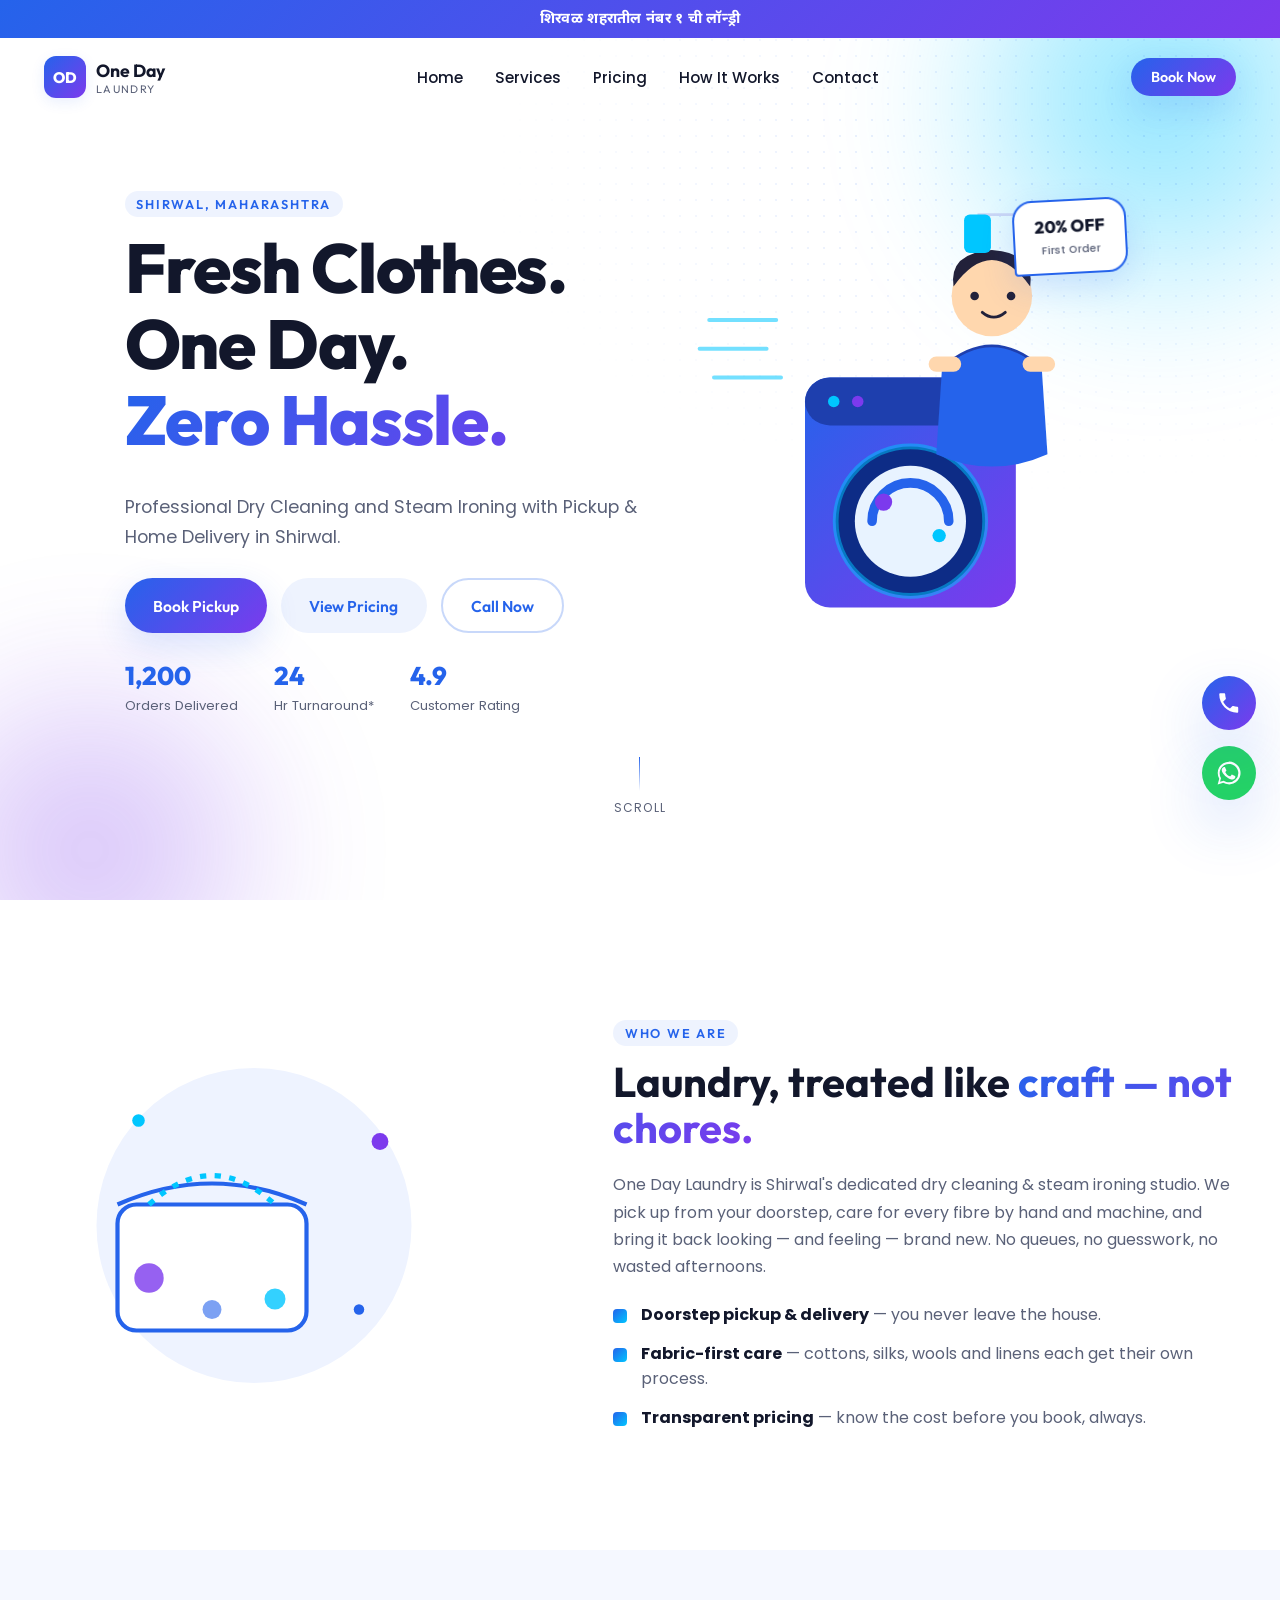
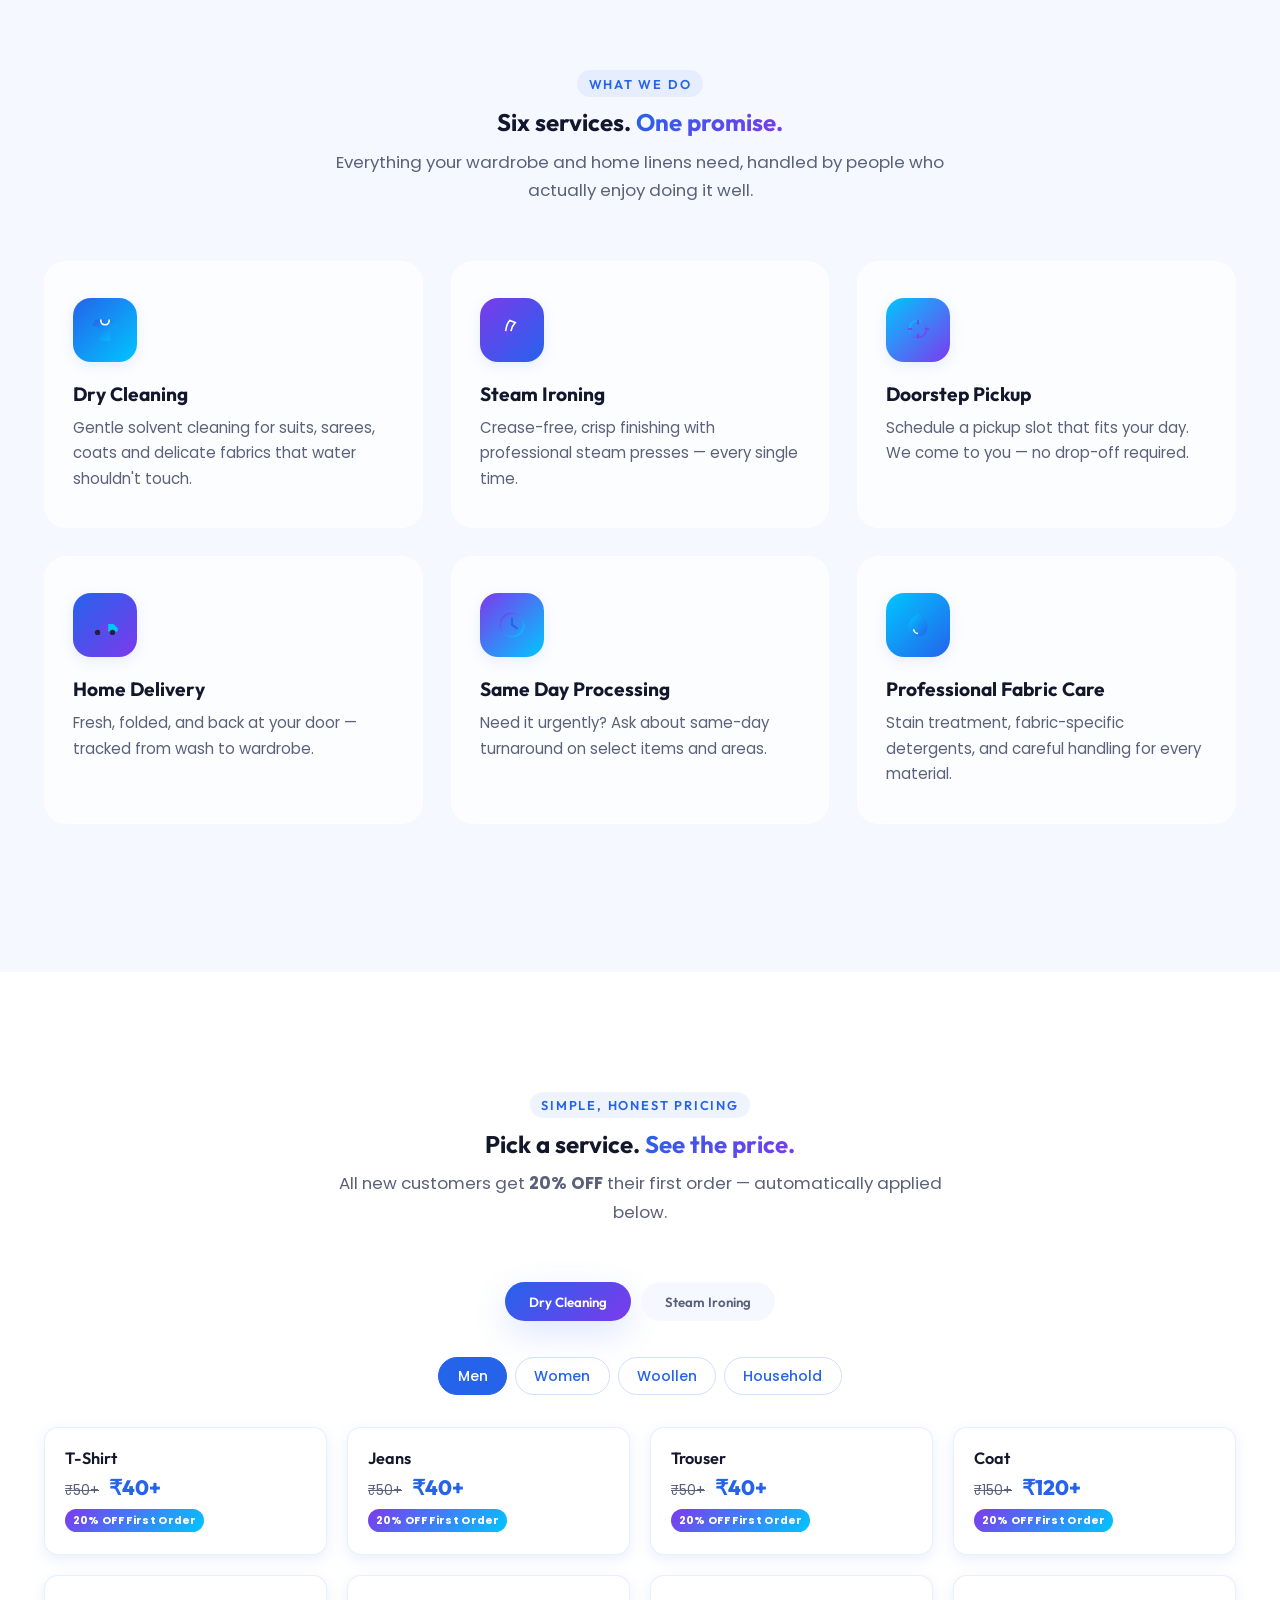
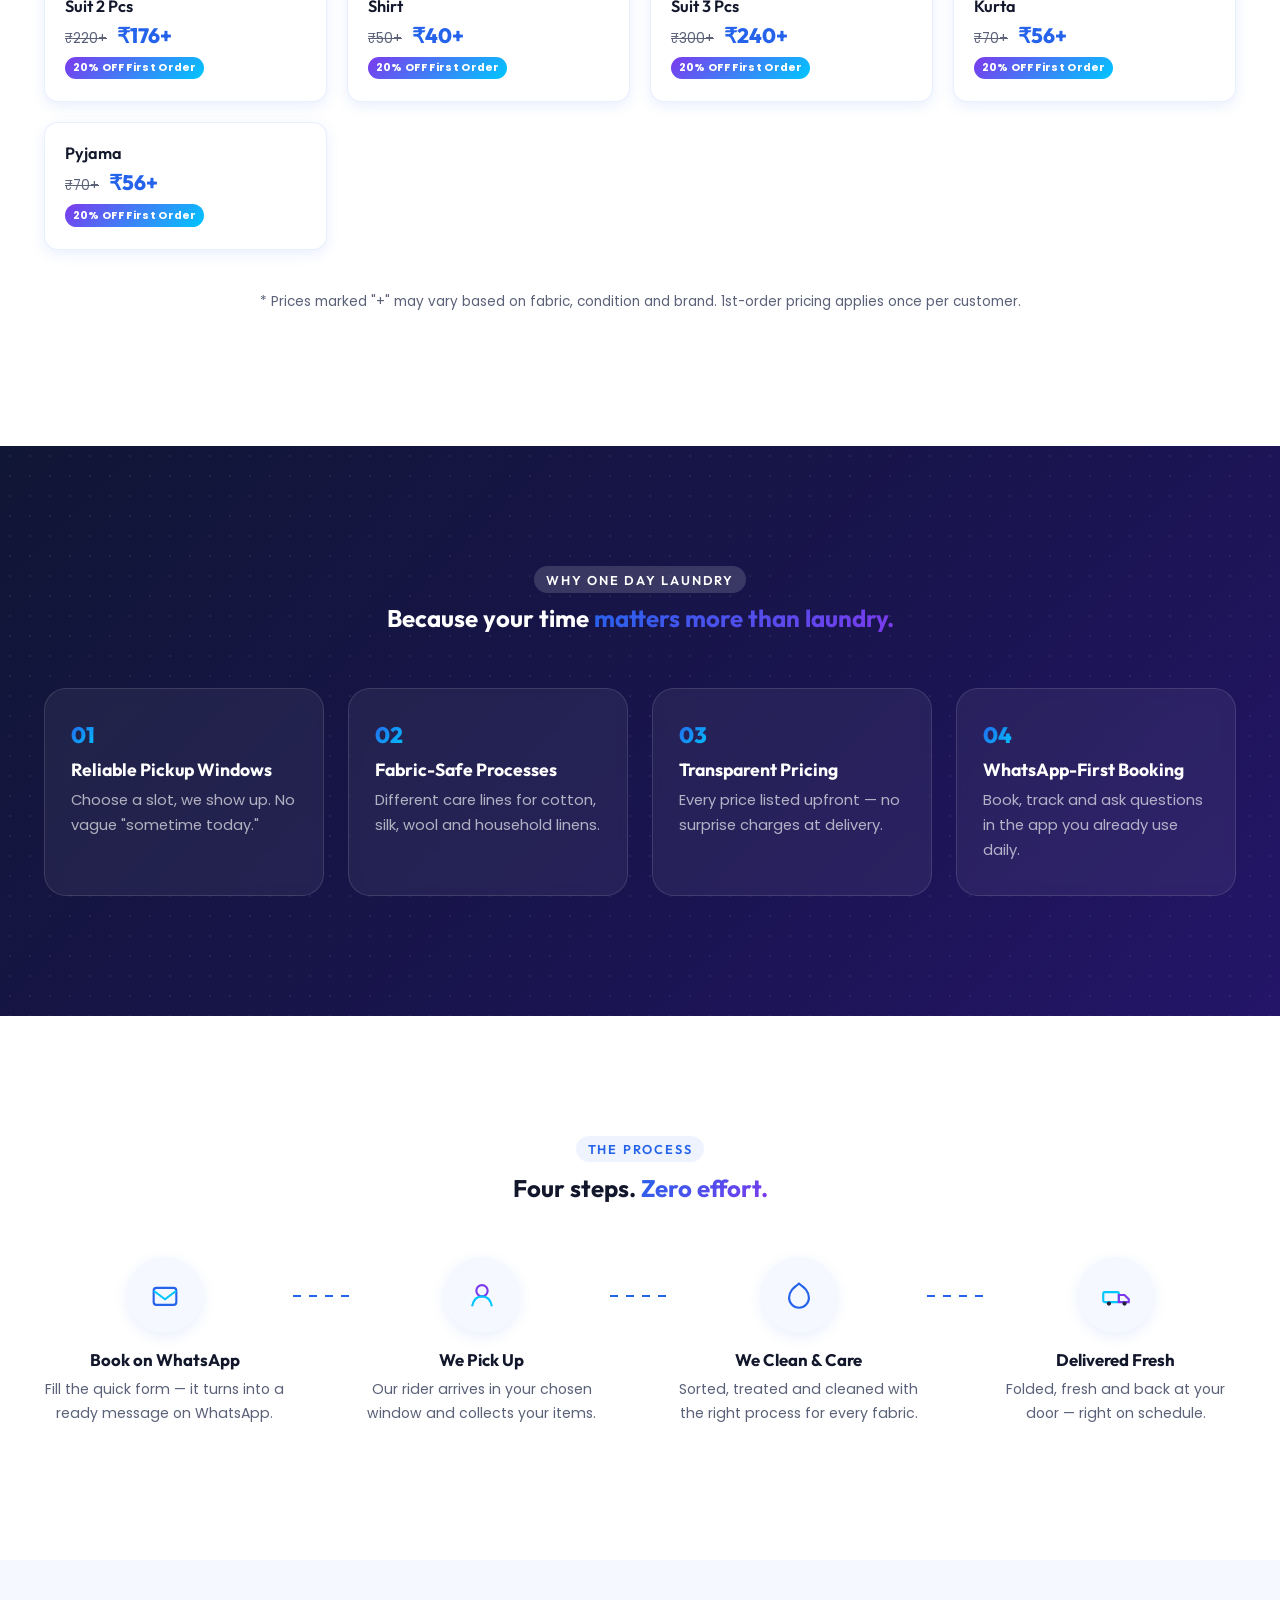
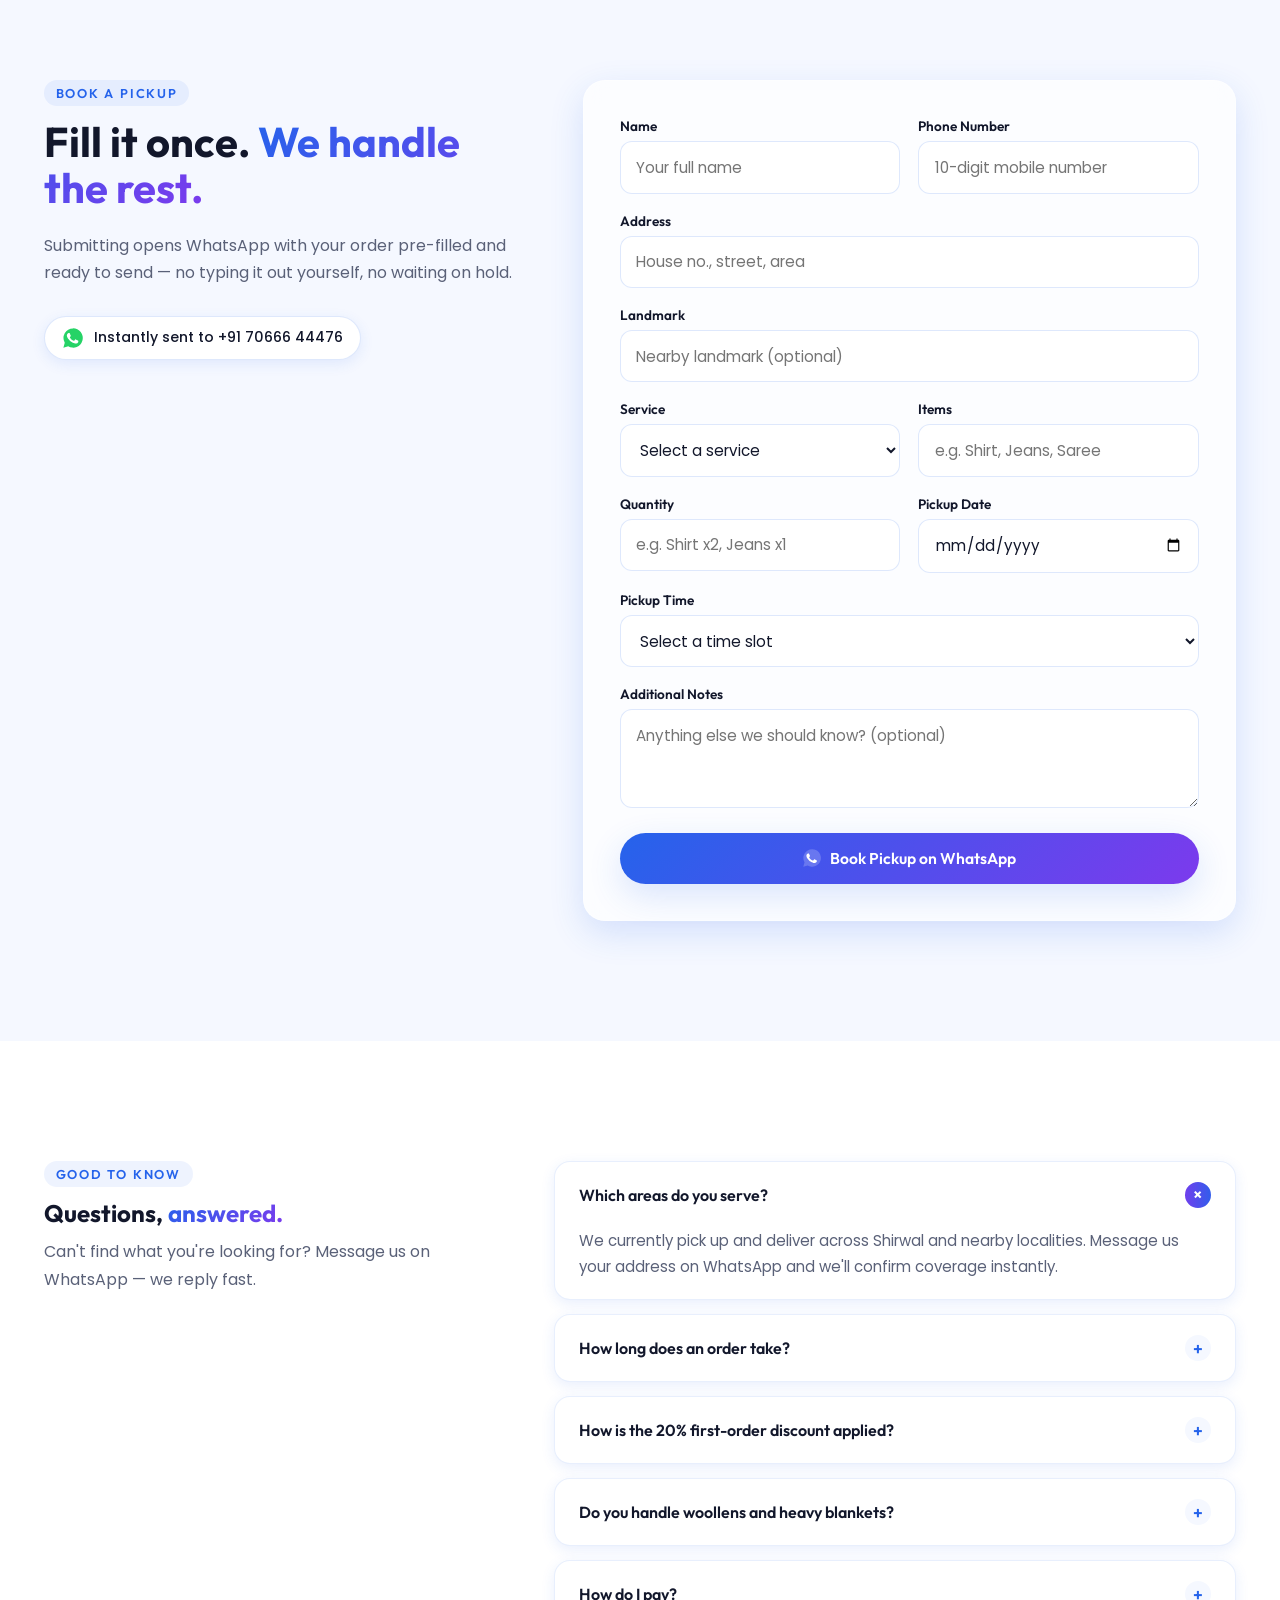
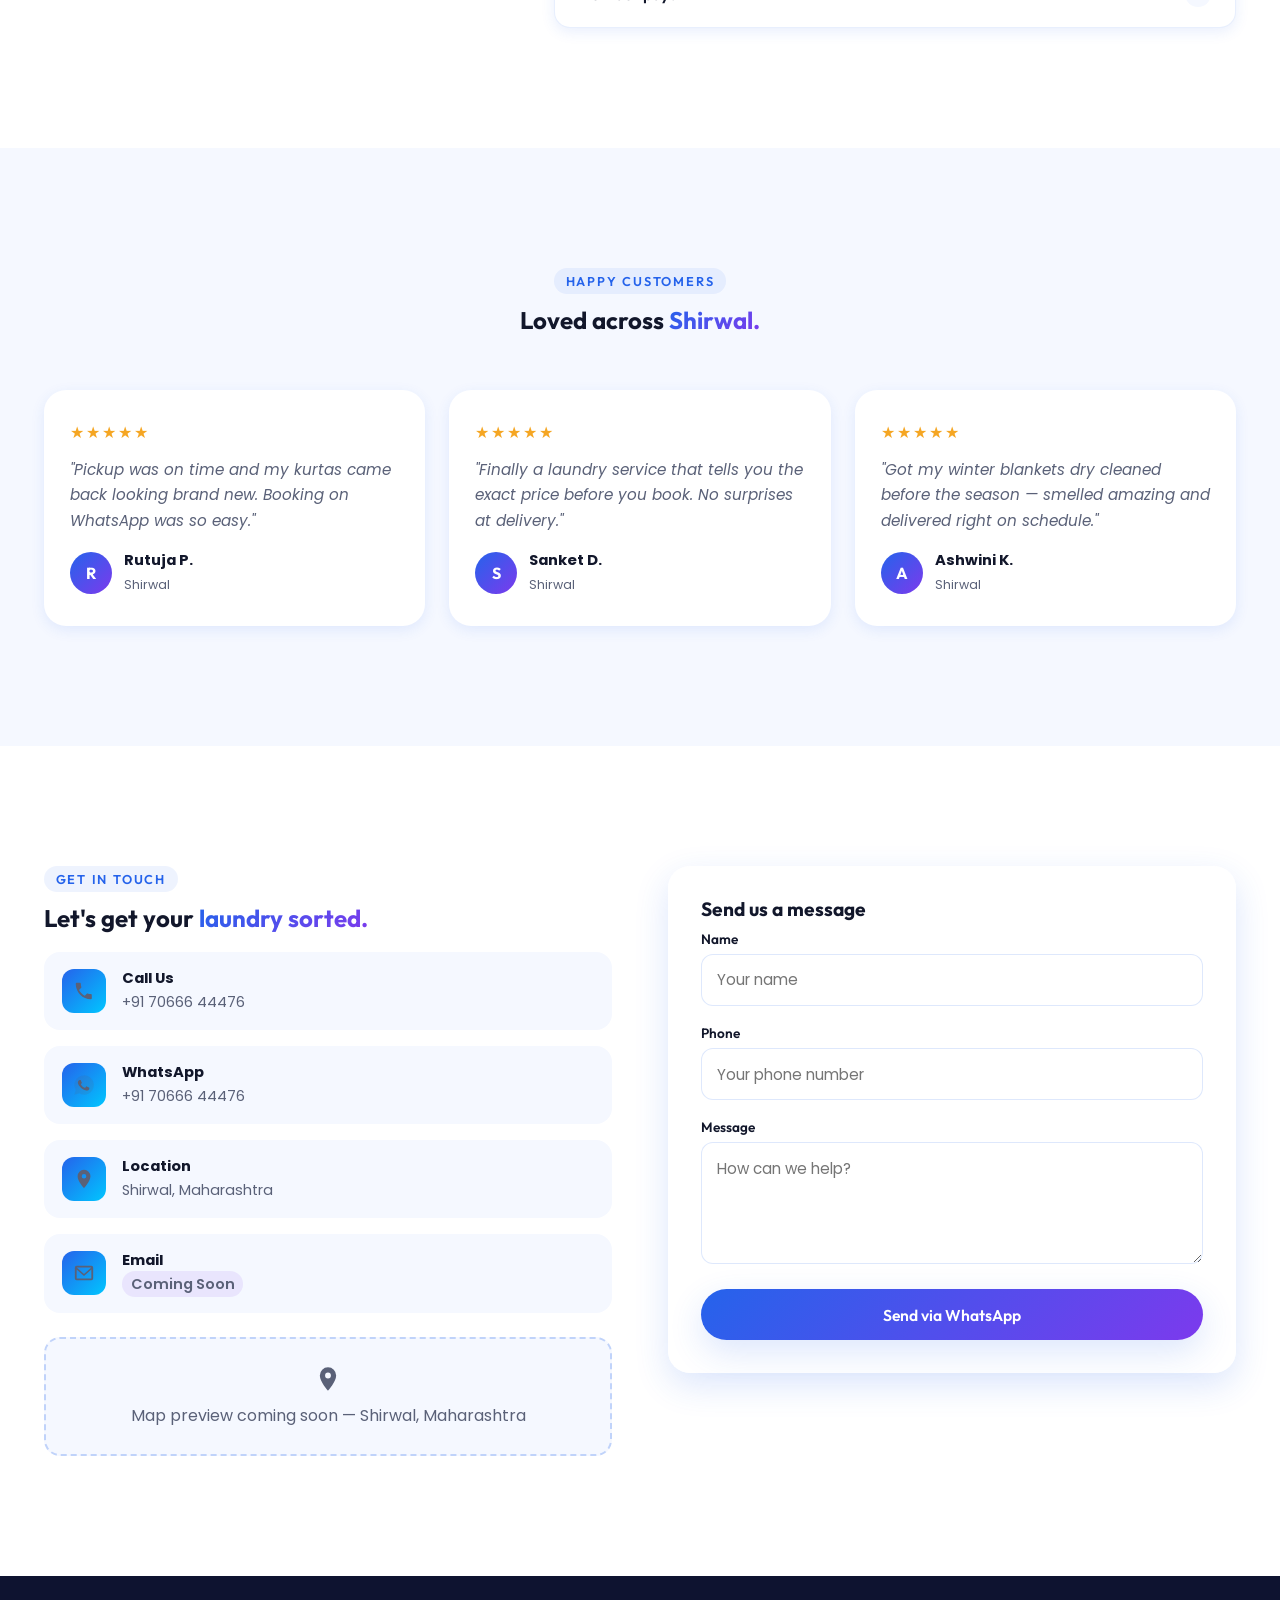
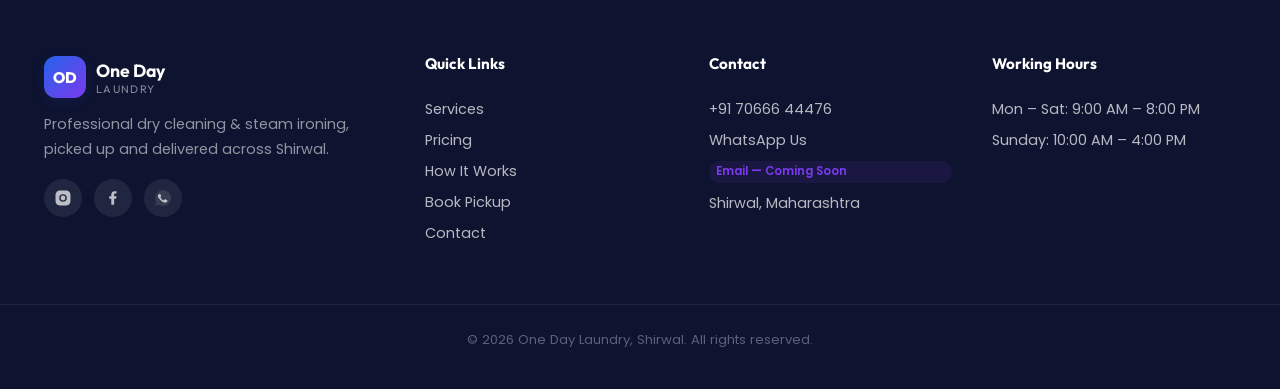
==== commit cf900884: "Rename index (2).html to index.html" ====
--- a/index.html
+++ b/index.html
@@ -5,12 +5,33 @@
 <meta name="viewport" content="width=device-width, initial-scale=1.0">
 <title>One Day Laundry — Fresh Clothes. One Day. Zero Hassle.</title>
 <meta name="description" content="Professional dry cleaning &amp; steam ironing with pickup and home delivery in Shirwal, Maharashtra. Book your pickup on WhatsApp in seconds.">
+
+<!-- ===== Social Media Preview (Open Graph + Twitter Card) ===== -->
+<!-- Replace https://laundry.shirwal.in with your live domain once deployed -->
+<meta property="og:type" content="website">
+<meta property="og:site_name" content="One Day Laundry">
+<meta property="og:title" content="One Day Laundry — Fresh Clothes. One Day. Zero Hassle.">
+<meta property="og:description" content="Professional Dry Cleaning and Steam Ironing with Pickup & Home Delivery in Shirwal, Maharashtra. 20% OFF your first order.">
+<meta property="og:image" content="https://laundry.shirwal.in/social-preview.png">
+<meta property="og:image:width" content="1280">
+<meta property="og:image:height" content="640">
+<meta property="og:url" content="https://laundry.shirwal.in">
+<meta name="twitter:card" content="summary_large_image">
+<meta name="twitter:title" content="One Day Laundry — Fresh Clothes. One Day. Zero Hassle.">
+<meta name="twitter:description" content="Professional Dry Cleaning and Steam Ironing with Pickup & Home Delivery in Shirwal, Maharashtra.">
+<meta name="twitter:image" content="https://laundry.shirwal.in/social-preview.png">
+
 <link rel="preconnect" href="https://fonts.googleapis.com">
 <link rel="preconnect" href="https://fonts.gstatic.com" crossorigin>
-<link href="https://fonts.googleapis.com/css2?family=Outfit:wght@400;500;600;700;800;900&family=Poppins:wght@300;400;500;600;700&display=swap" rel="stylesheet">
+<link href="https://fonts.googleapis.com/css2?family=Outfit:wght@400;500;600;700;800;900&family=Poppins:wght@300;400;500;600;700&family=Noto+Sans+Devanagari:wght@500;700&display=swap" rel="stylesheet">
 <link rel="stylesheet" href="style.css">
 </head>
 <body>
+
+<!-- ===== TOP ANNOUNCEMENT STRIP ===== -->
+<div class="top-strip">
+  <span>शिरवळ शहरातील नंबर १ ची लॉन्ड्री</span>
+</div>
 
 <!-- ===== LOADER ===== -->
 <div class="loader" id="loader">
--- a/style.css
+++ b/style.css
@@ -22,6 +22,7 @@
   --font-head:'Outfit',sans-serif;
   --font-body:'Poppins',sans-serif;
   --ease:cubic-bezier(.22,1,.36,1);
+  --strip-h:38px;
 }
 
 *,*::before,*::after{box-sizing:border-box;}
@@ -137,12 +138,32 @@
 @keyframes spin{to{transform:rotate(360deg);}}
 
 /* =========================================================
+   TOP ANNOUNCEMENT STRIP
+   ========================================================= */
+.top-strip{
+  position:fixed;top:0;left:0;right:0;z-index:901;
+  height:var(--strip-h,38px);
+  background:var(--grad-2);
+  display:flex;align-items:center;justify-content:center;
+  overflow:hidden;
+}
+.top-strip span{
+  font-family:'Noto Sans Devanagari',var(--font-head);
+  font-weight:700;
+  font-size:.92rem;
+  color:#fff;
+  letter-spacing:.02em;
+  text-align:center;
+  padding:0 16px;
+}
+
+/* =========================================================
    NAVBAR
    ========================================================= */
 .navbar{
-  position:fixed;top:0;left:0;right:0;z-index:900;
+  position:fixed;top:var(--strip-h,38px);left:0;right:0;z-index:900;
   padding:18px 0;
-  transition:background .4s var(--ease), box-shadow .4s var(--ease), padding .4s var(--ease);
+  transition:background .4s var(--ease), box-shadow .4s var(--ease), padding .4s var(--ease), top .4s var(--ease);
 }
 .navbar.scrolled{
   background:rgba(255,255,255,.75);
@@ -184,7 +205,7 @@
   position:relative;
   min-height:100vh;
   display:flex;flex-direction:column;justify-content:center;
-  padding:130px 0 60px;
+  padding:calc(130px + var(--strip-h)) 0 60px;
   overflow:hidden;
 }
 .hero-bg{position:absolute;inset:0;z-index:0;overflow:hidden;}
@@ -652,6 +673,8 @@
   body{padding-bottom:70px;}
 }
 @media (max-width:480px){
-  .hero{padding-top:110px;}
+  :root{--strip-h:52px;}
+  .top-strip span{font-size:.76rem;line-height:1.3;}
+  .hero{padding-top:calc(110px + var(--strip-h));}
   .speech-bubble{font-size:.9rem;padding:10px 14px;}
 }
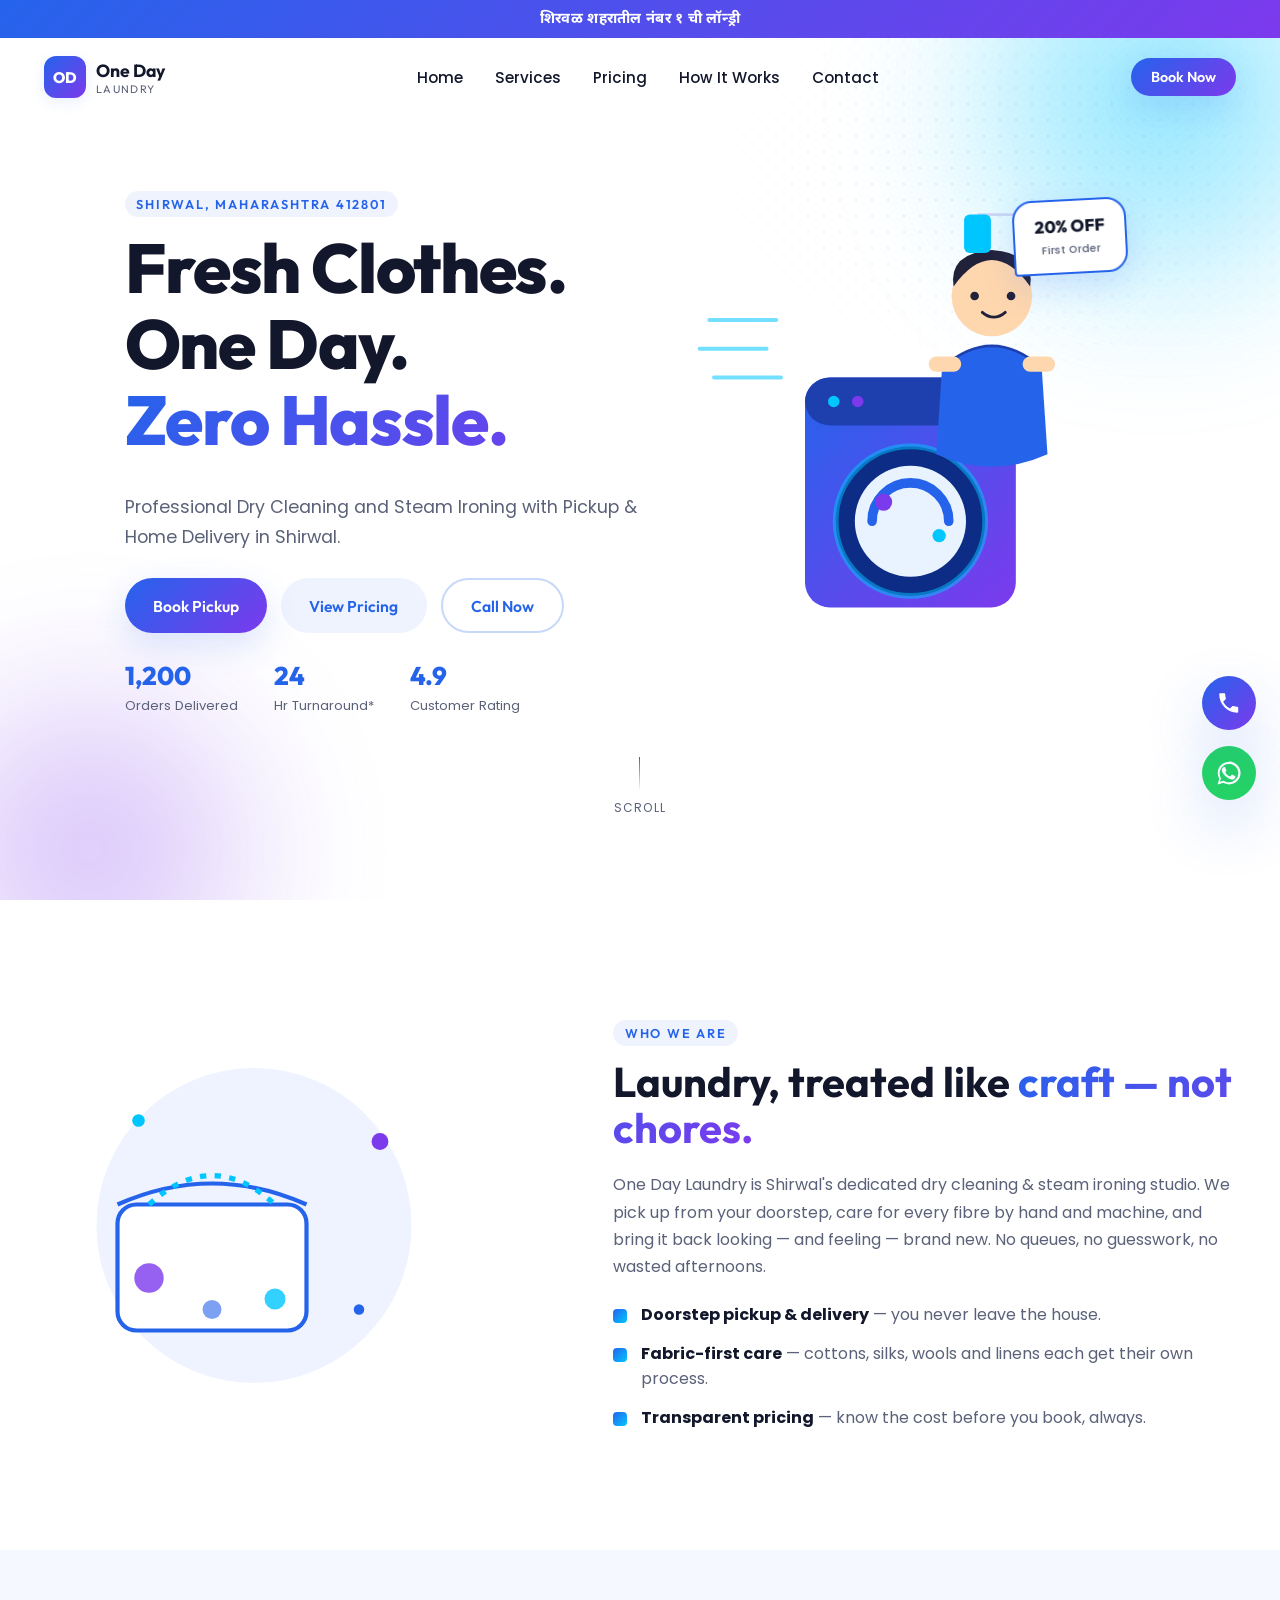
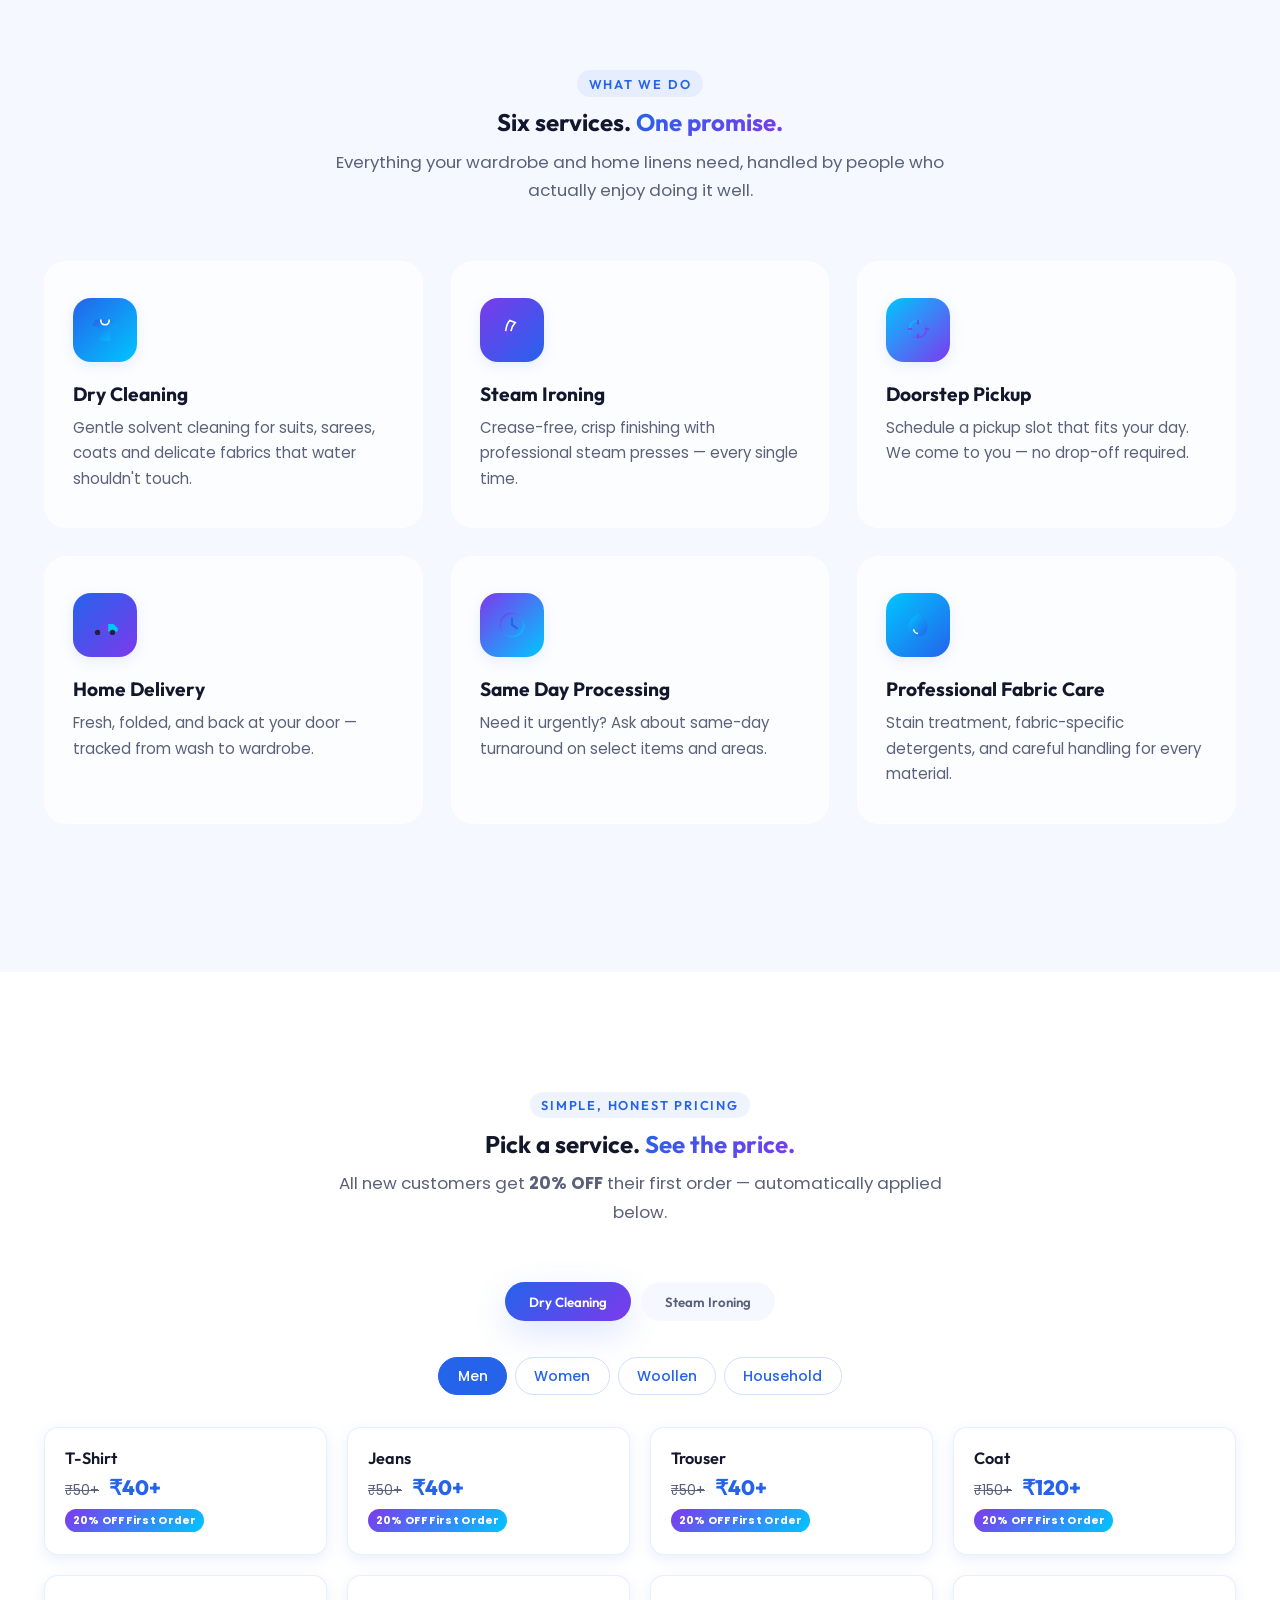
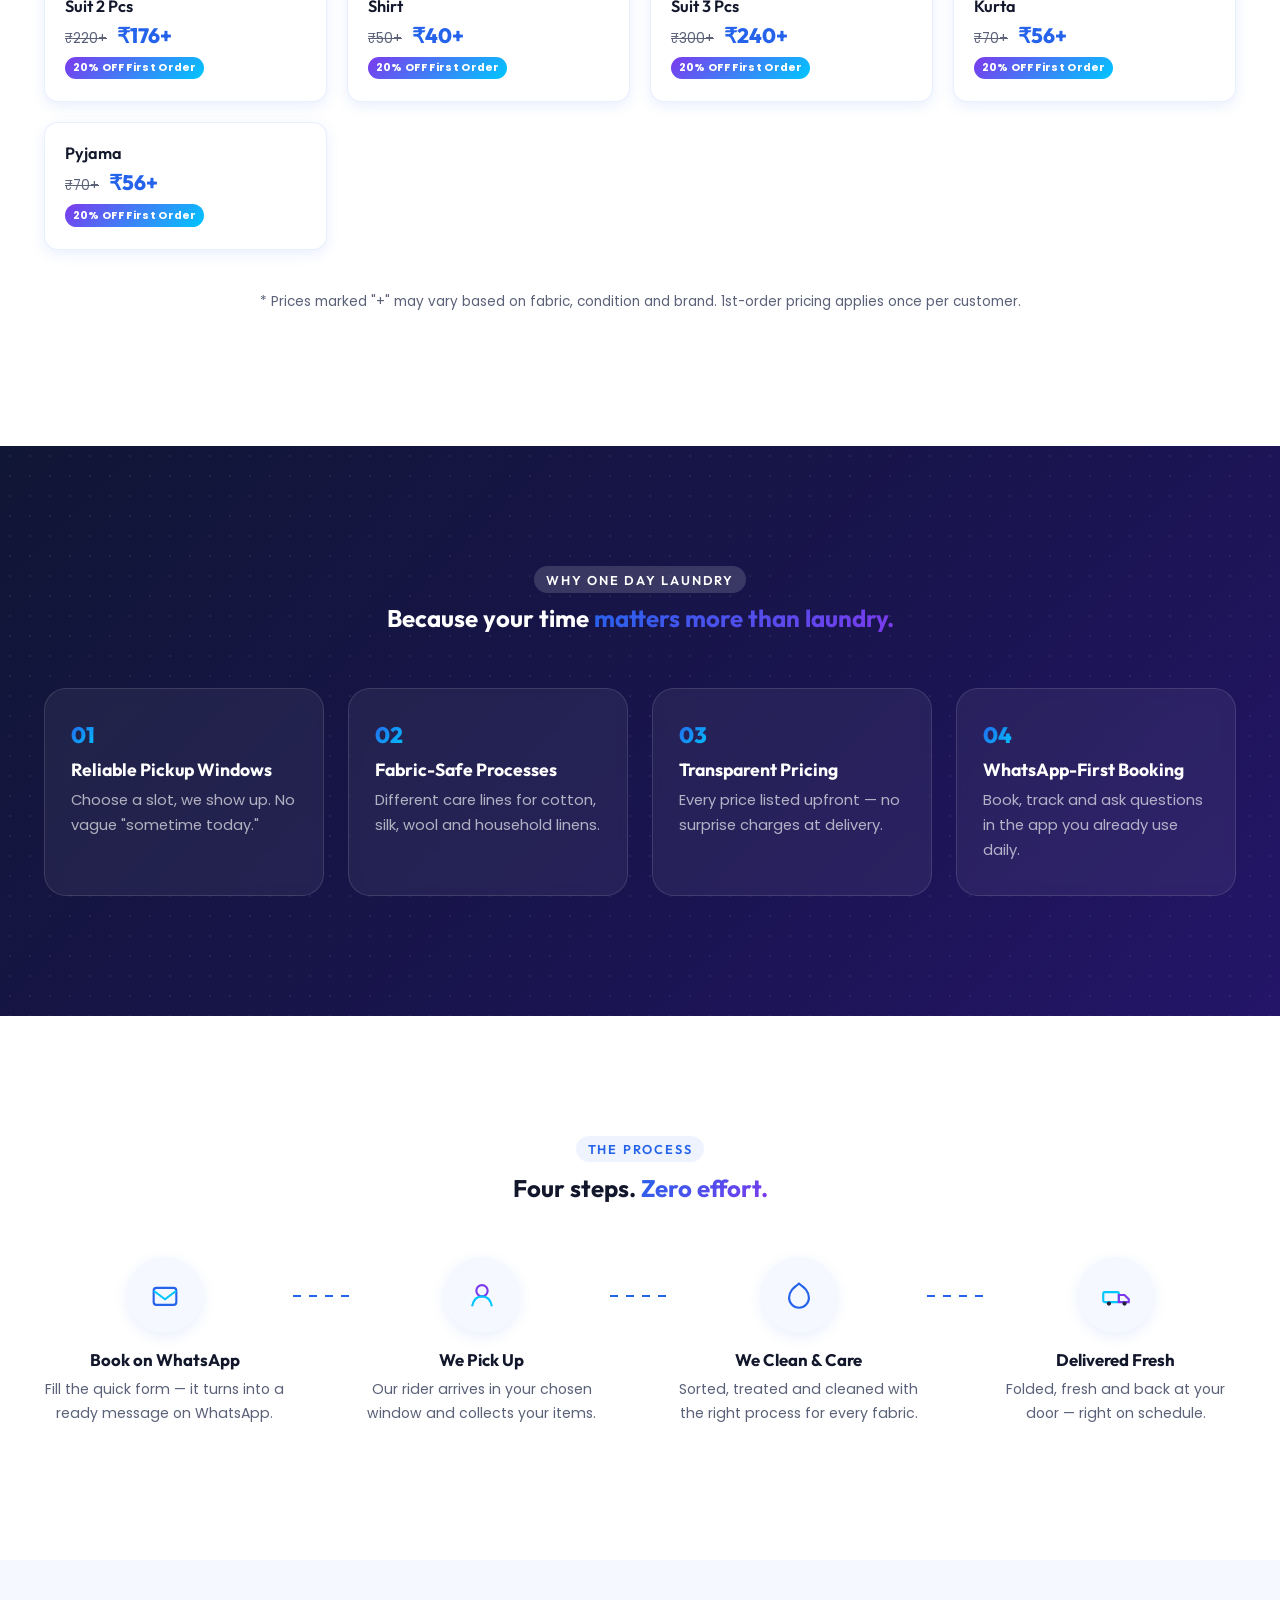
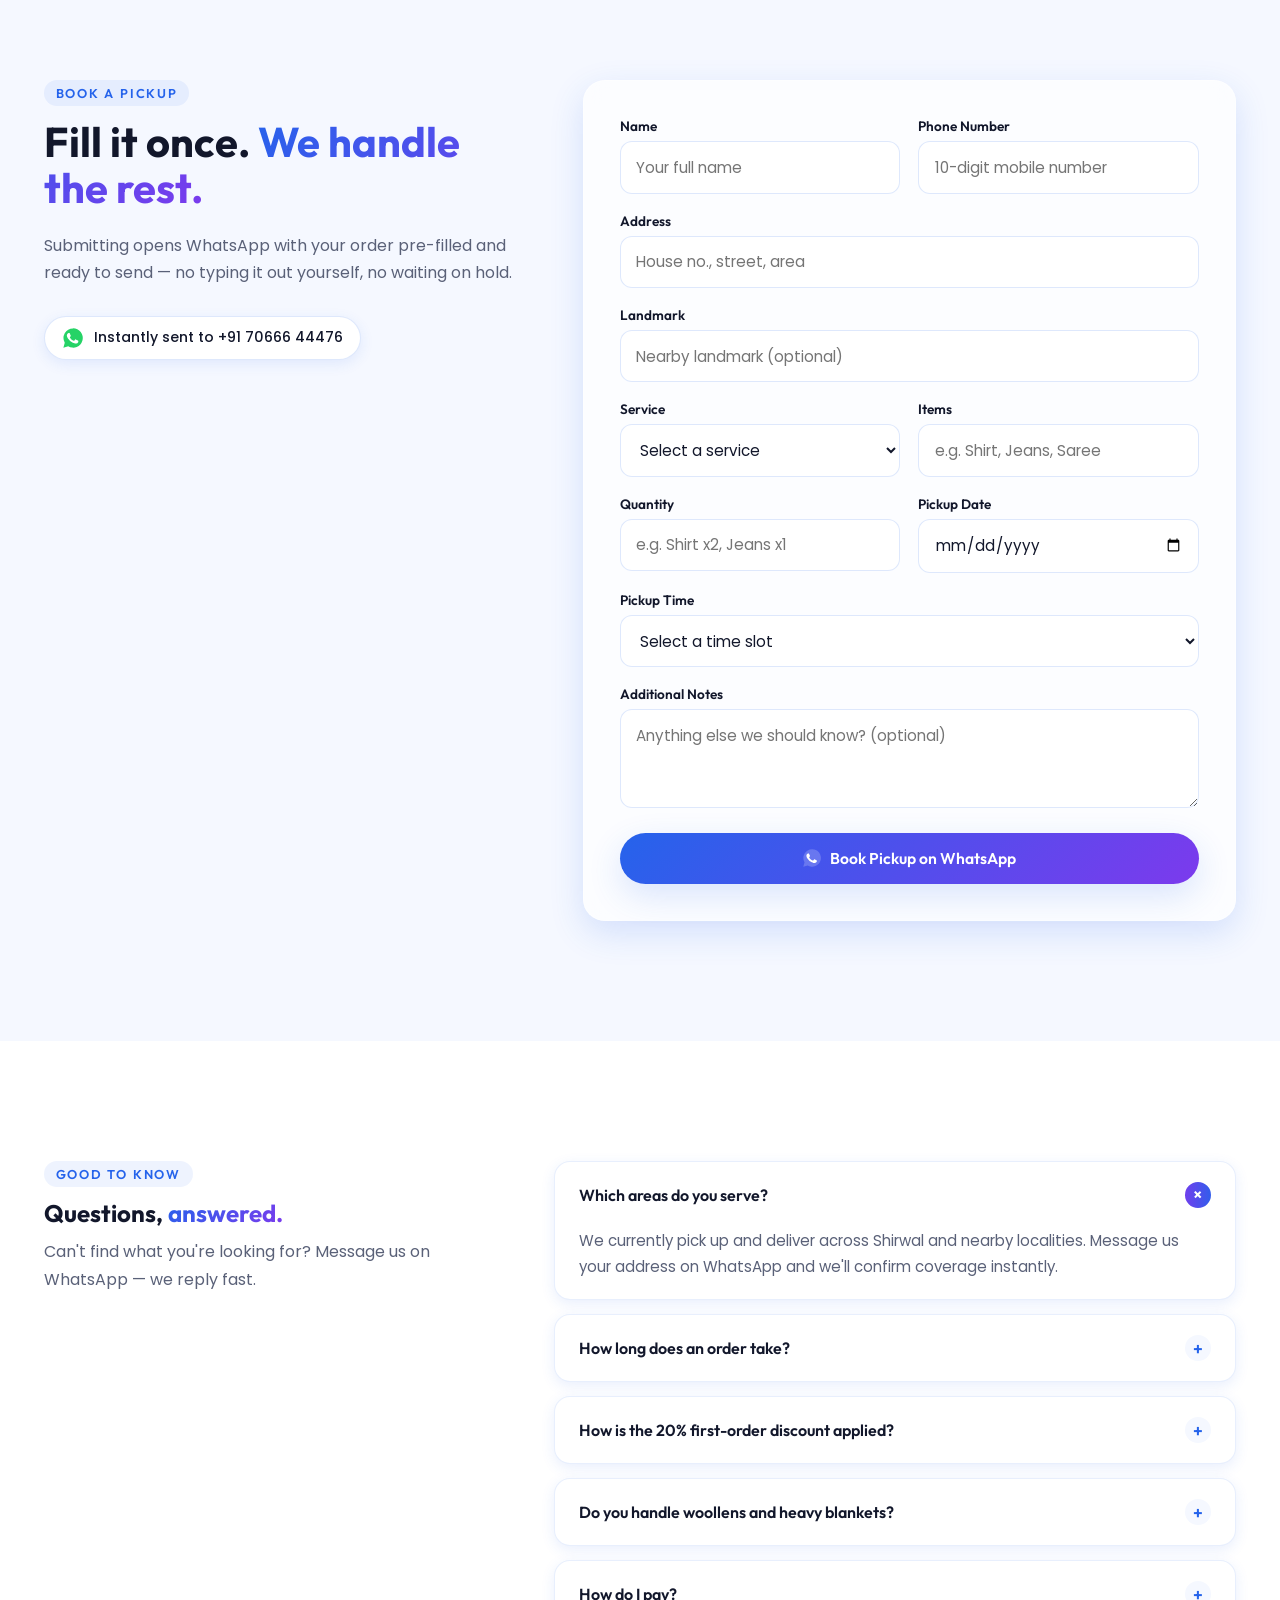
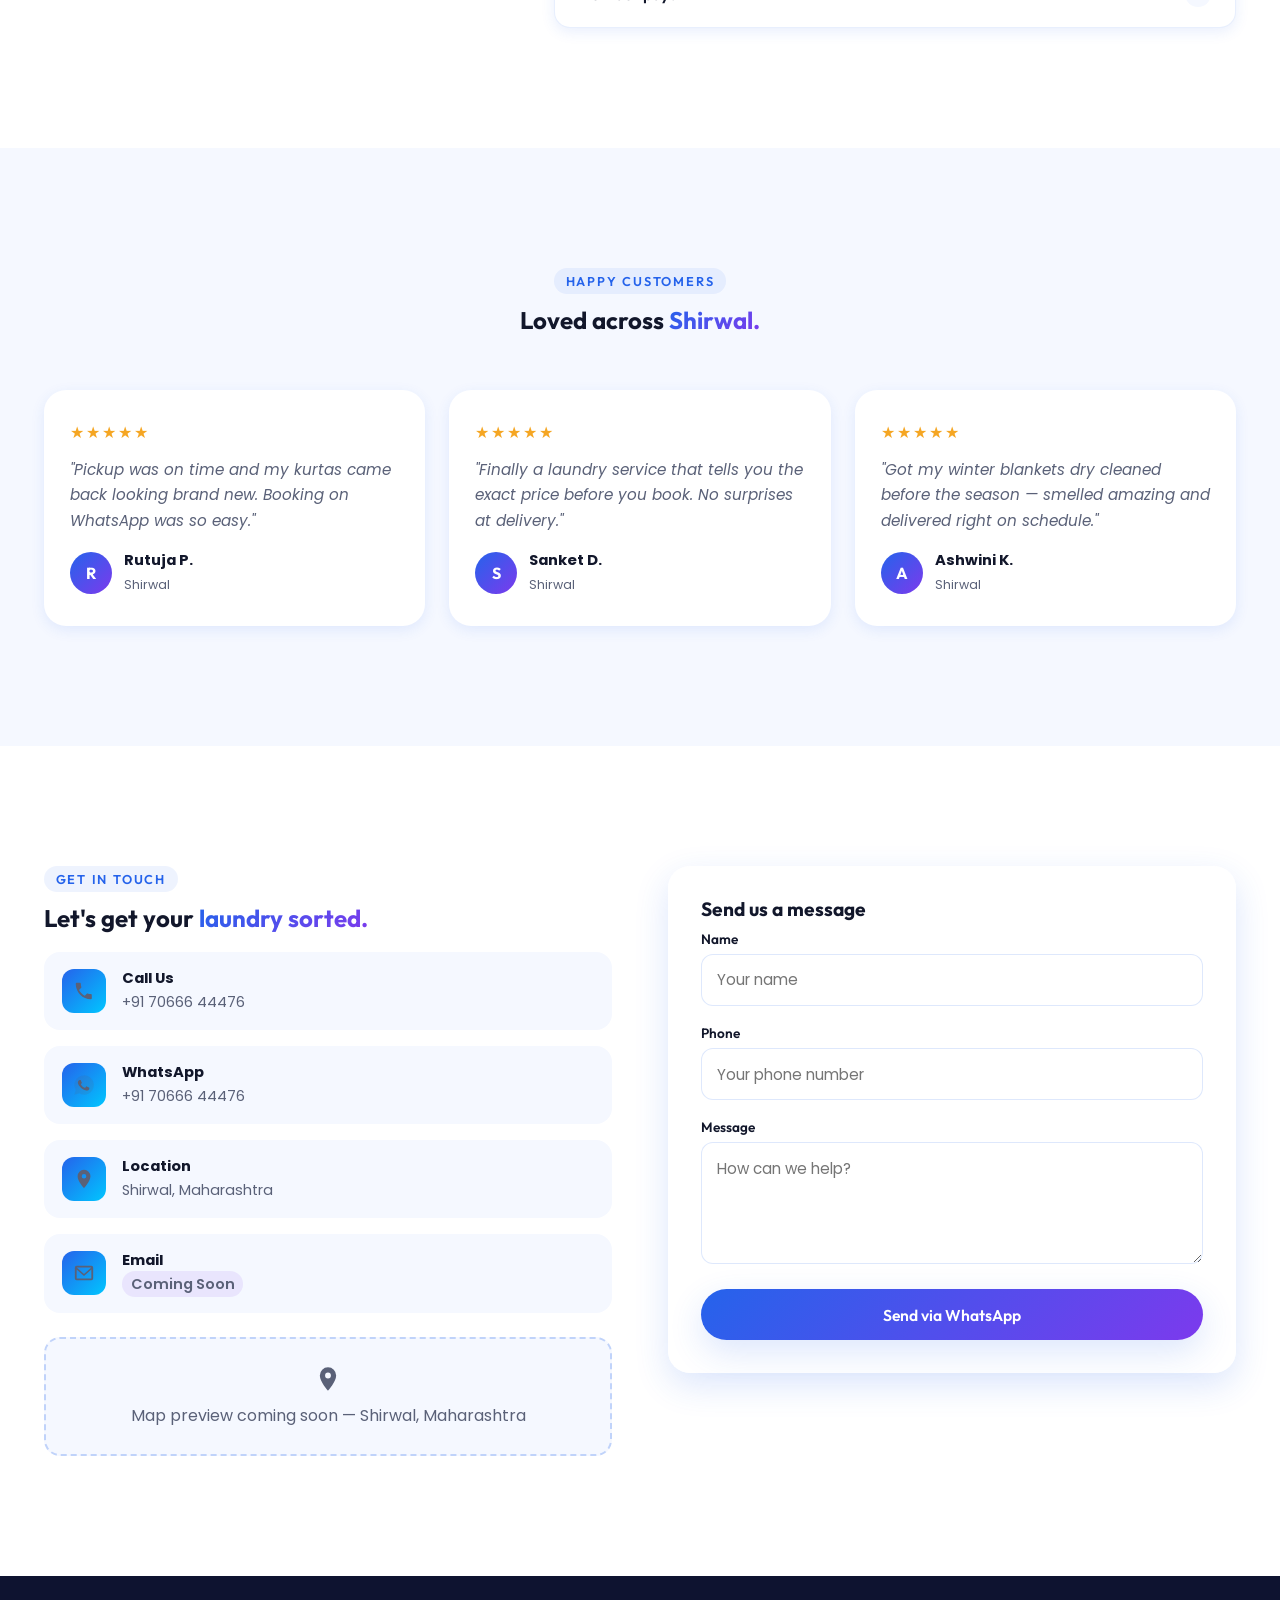
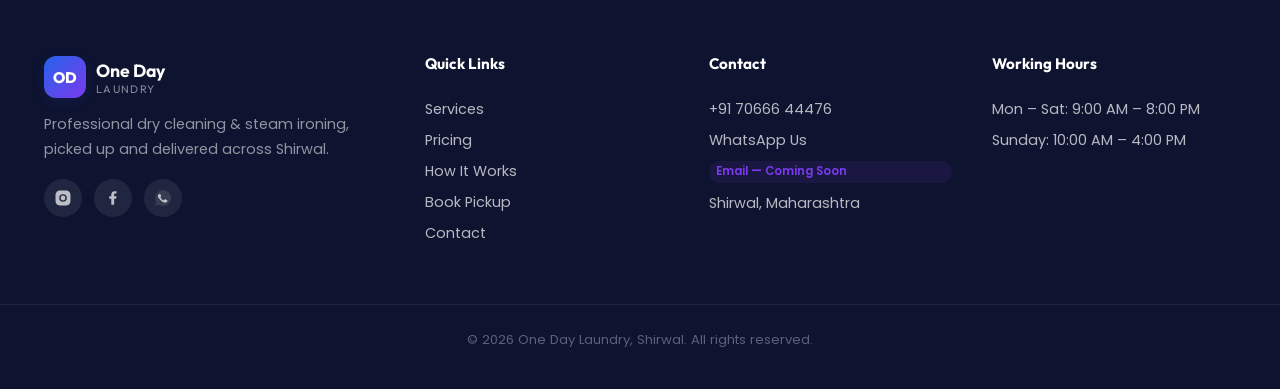
==== commit 74a689e0: "Update index.html" ====
--- a/index.html
+++ b/index.html
@@ -82,7 +82,7 @@
 
   <div class="hero-inner">
     <div class="hero-copy">
-      <span class="eyebrow">Shirwal, Maharashtra</span>
+      <span class="eyebrow">Shirwal, Maharashtra 412801</span>
       <h1 class="hero-title">
         <span class="reveal-line">Fresh Clothes.</span>
         <span class="reveal-line">One Day.</span>
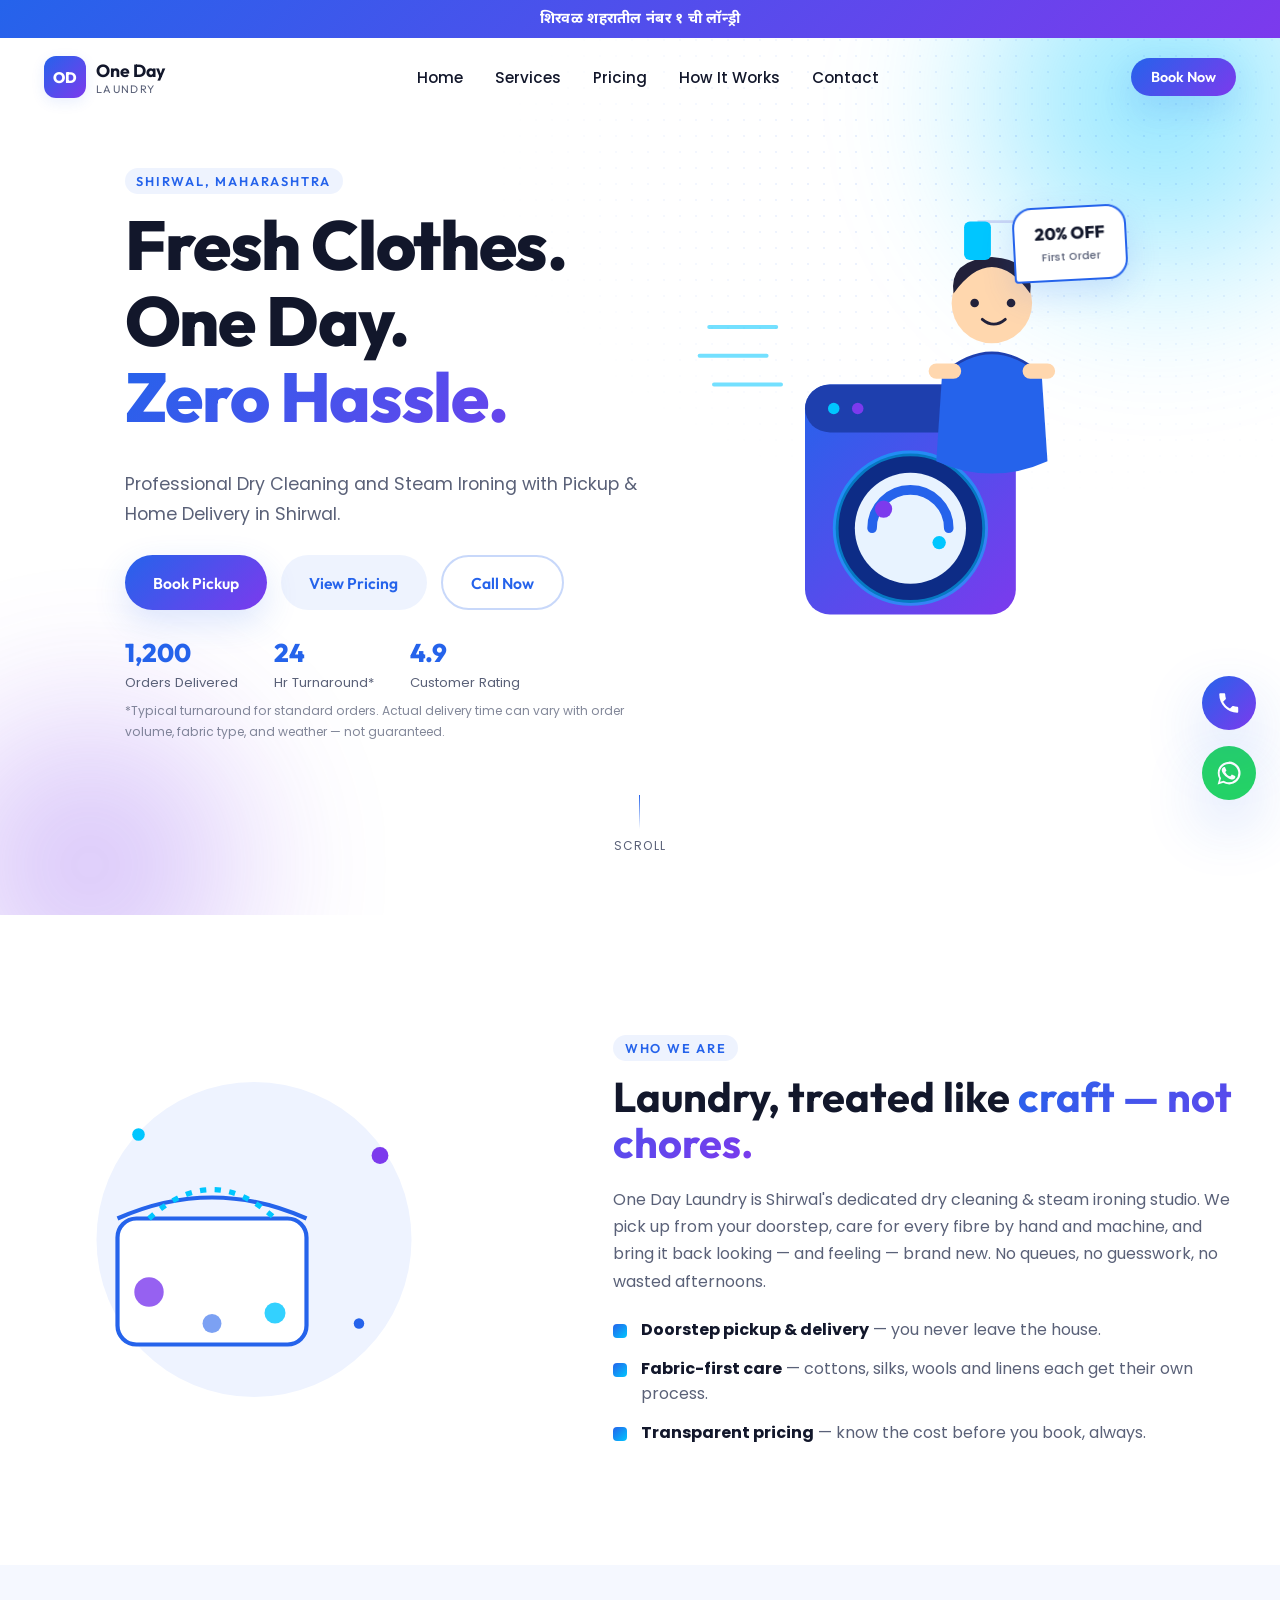
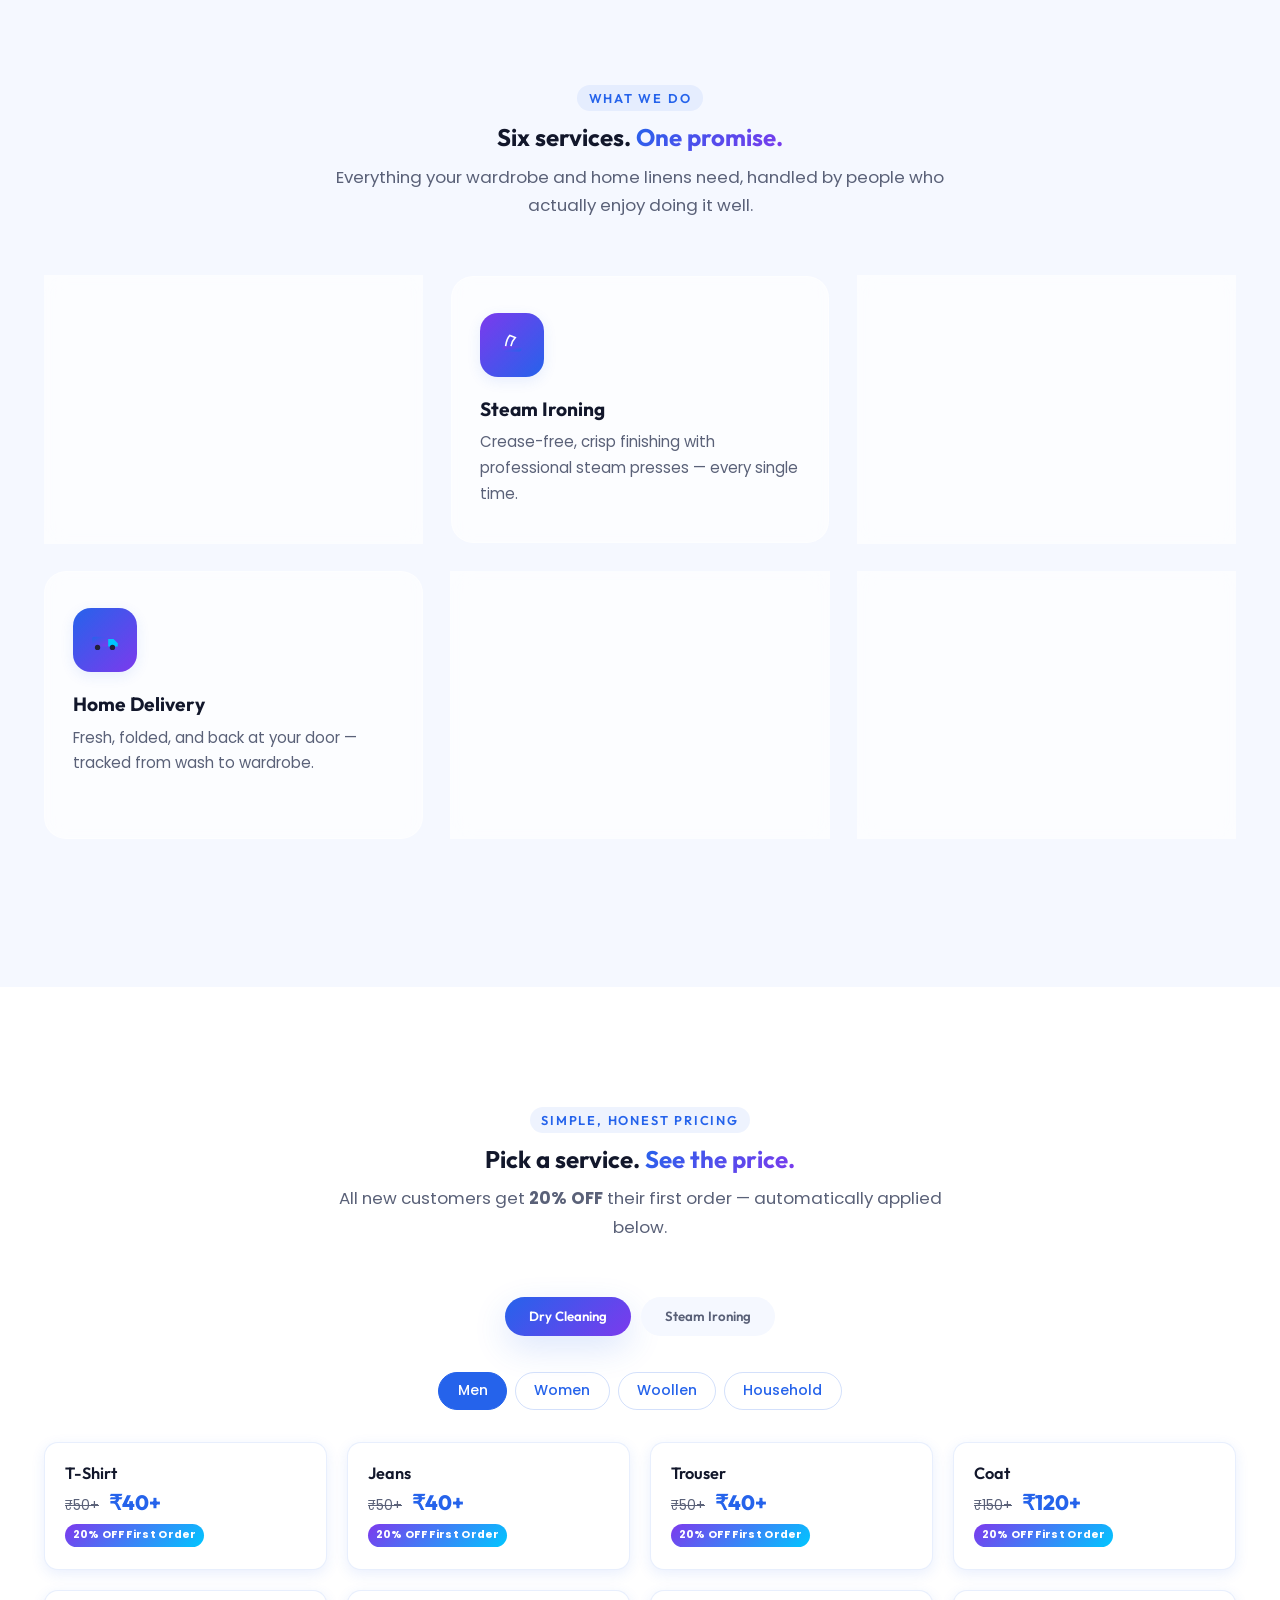
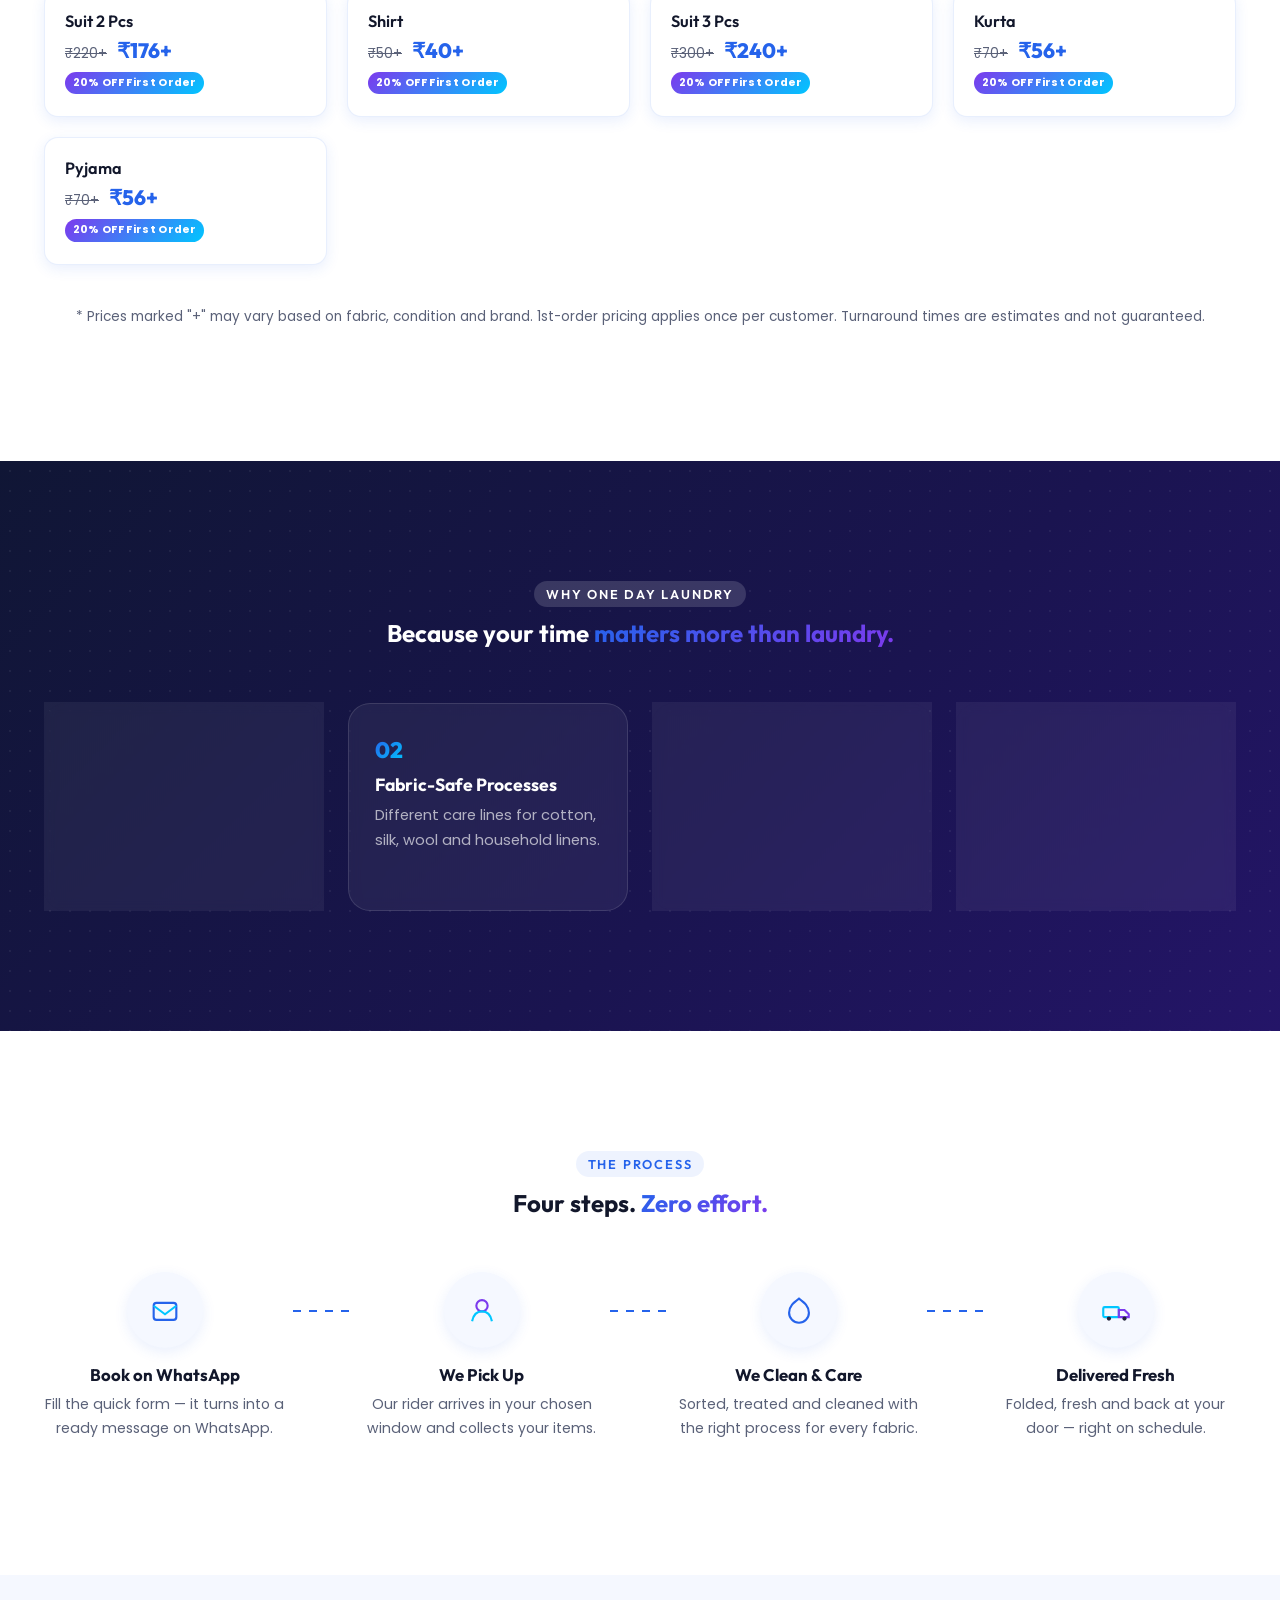
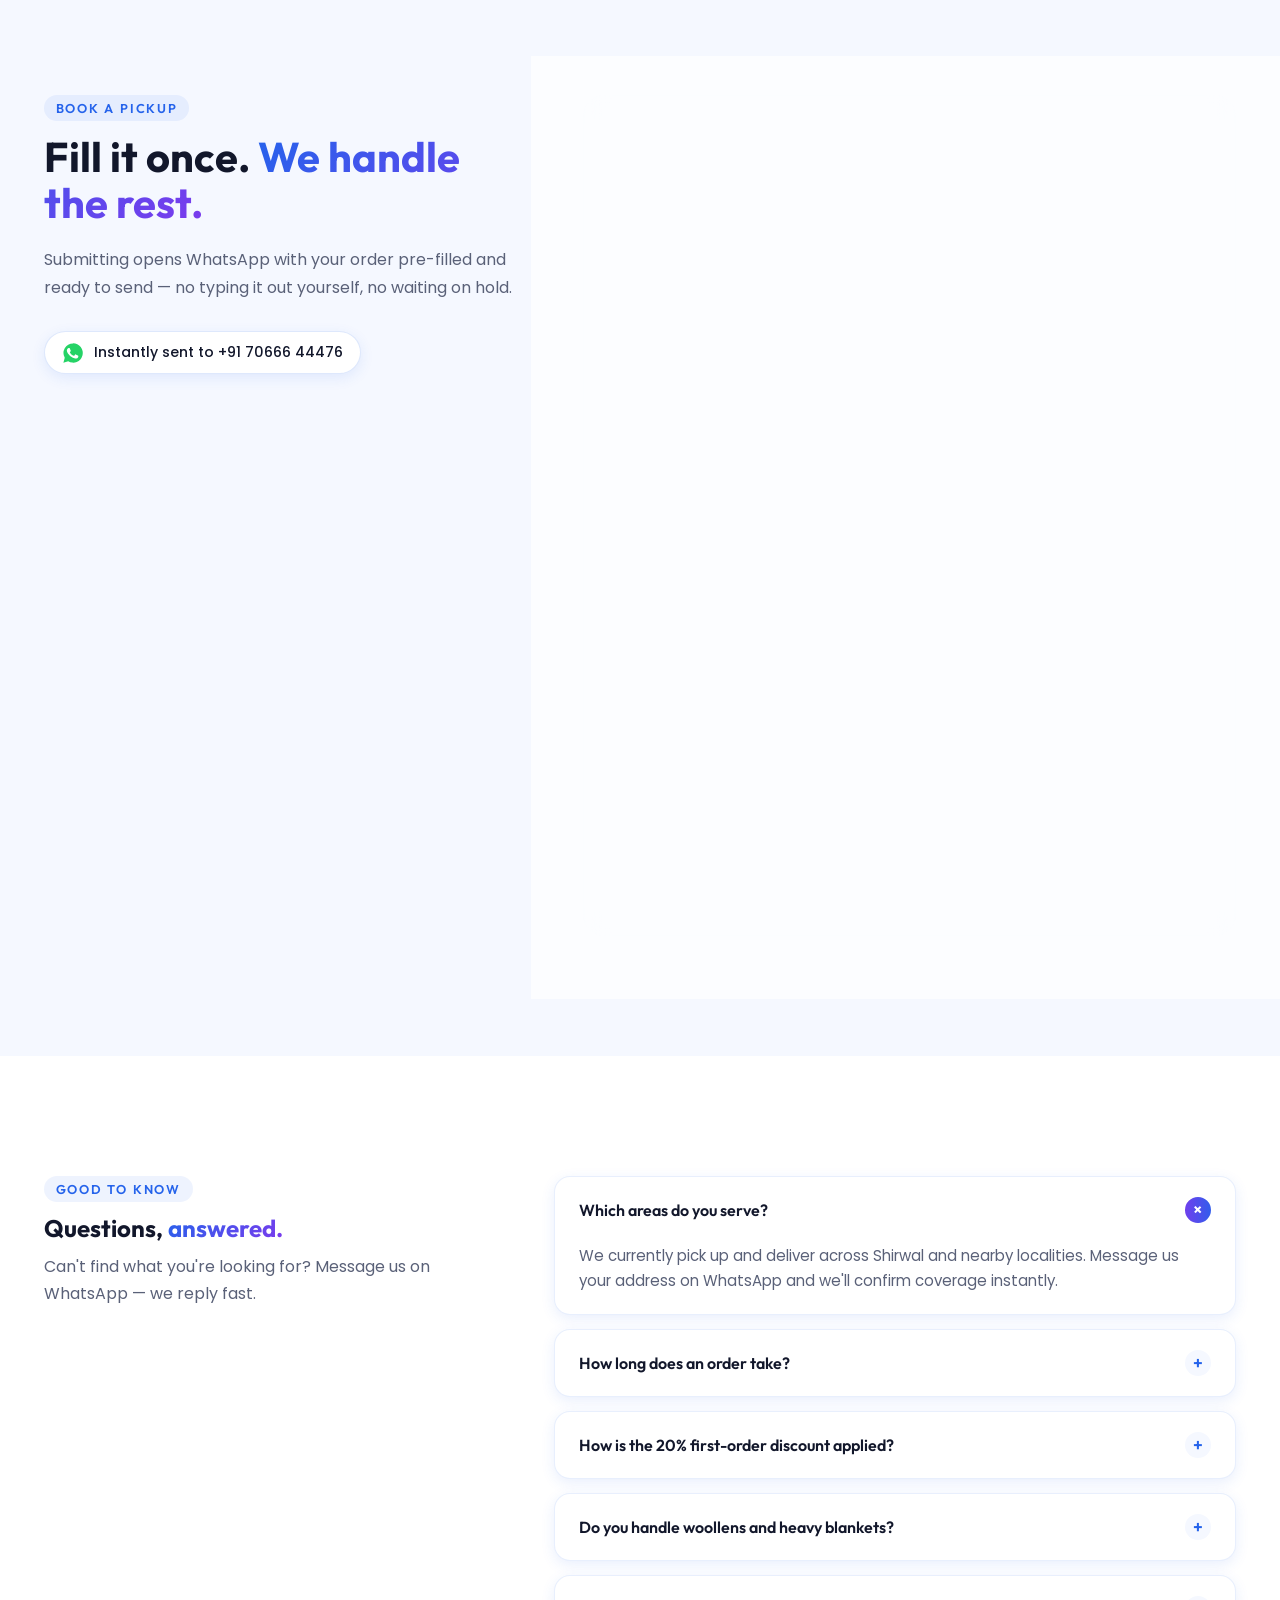
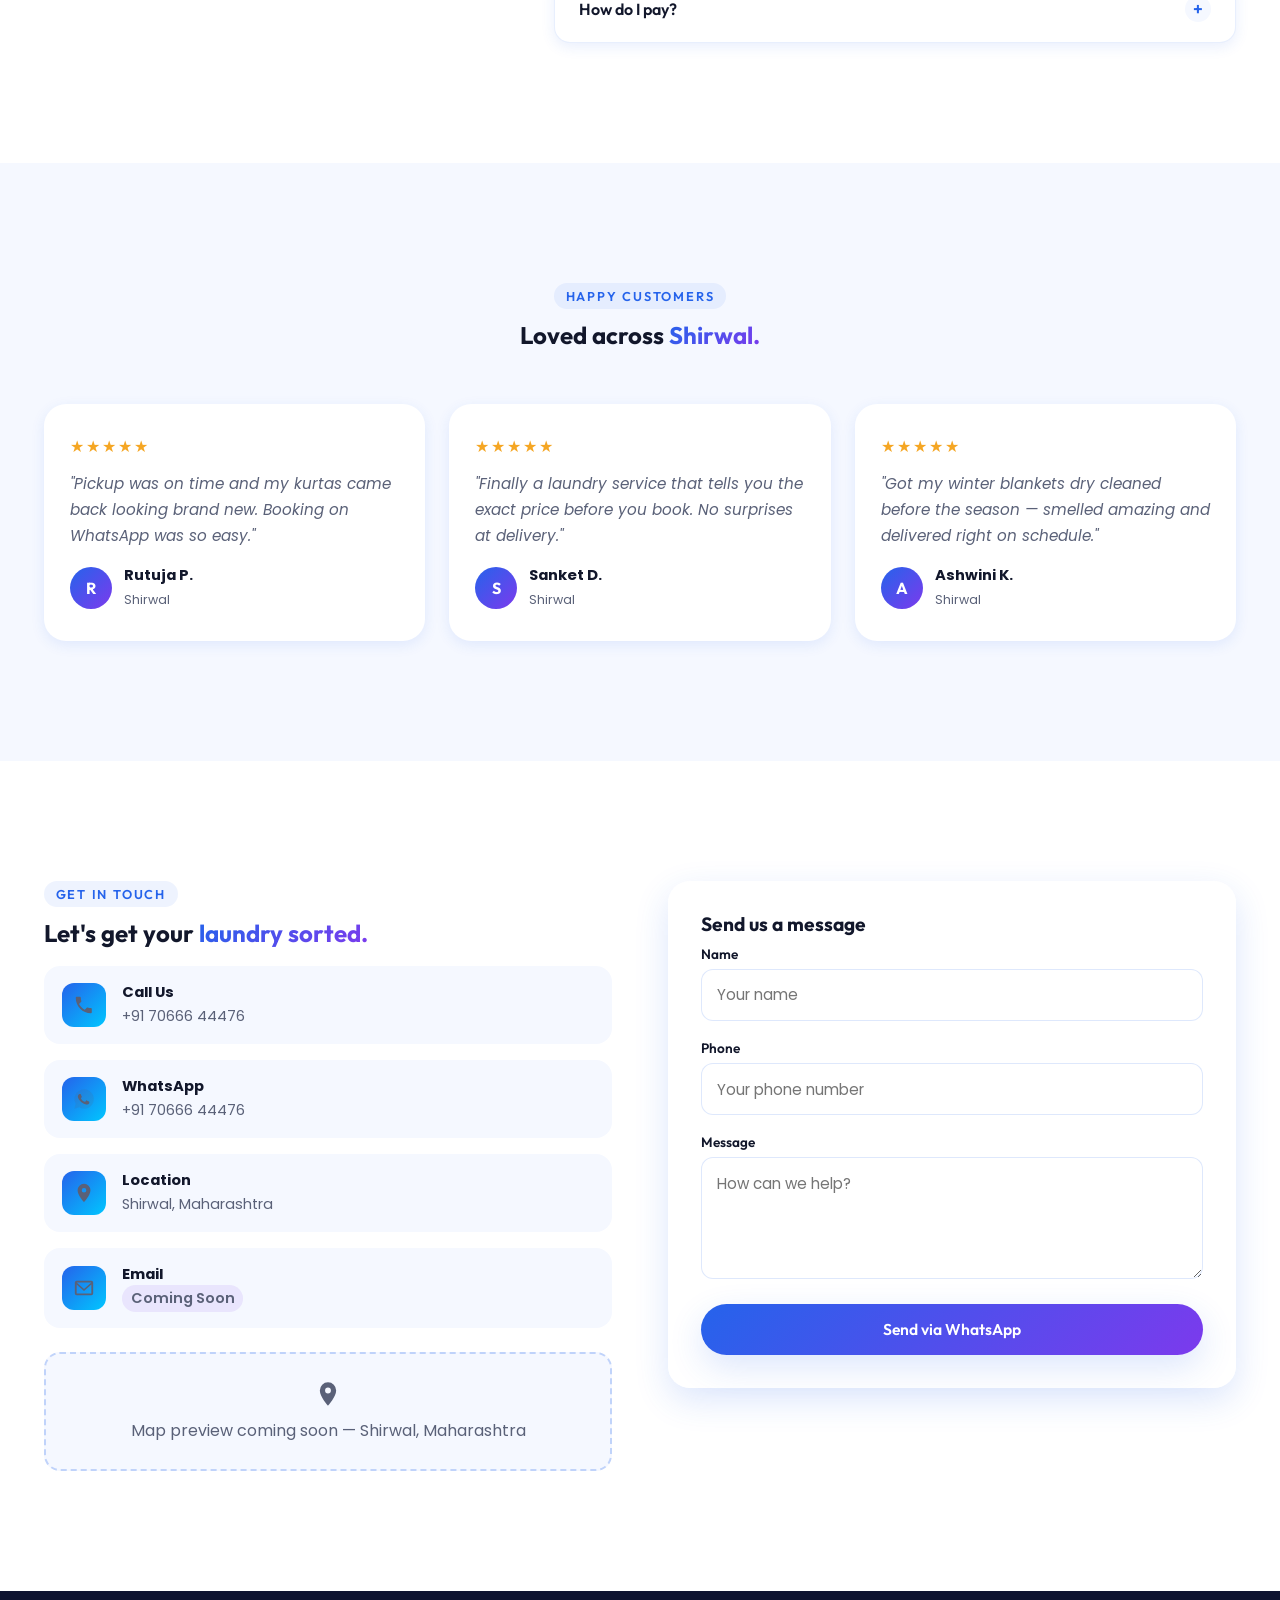
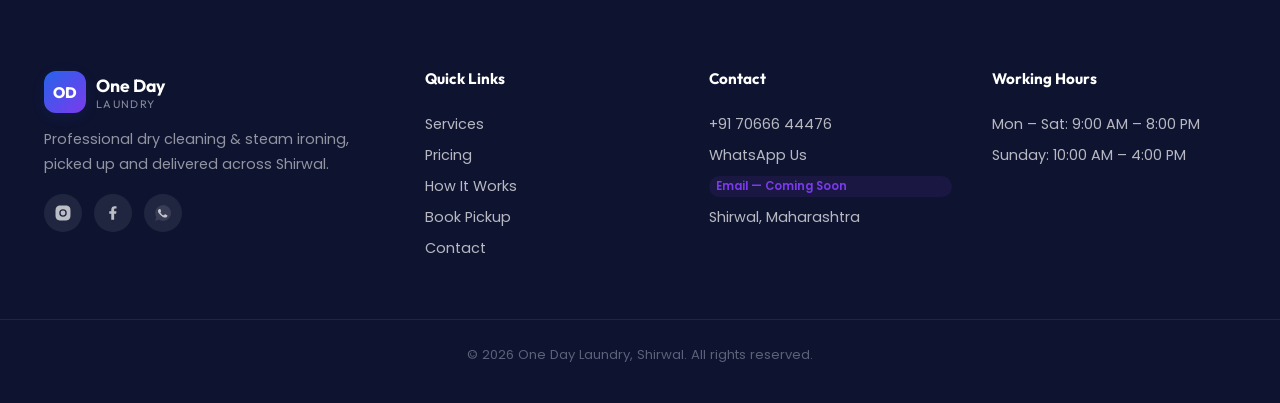
==== commit 11130da7: "Rename index (3).html to index.html" ====
--- a/index.html
+++ b/index.html
@@ -82,7 +82,7 @@
 
   <div class="hero-inner">
     <div class="hero-copy">
-      <span class="eyebrow">Shirwal, Maharashtra 412801</span>
+      <span class="eyebrow">Shirwal, Maharashtra</span>
       <h1 class="hero-title">
         <span class="reveal-line">Fresh Clothes.</span>
         <span class="reveal-line">One Day.</span>
@@ -99,6 +99,7 @@
         <div><strong data-count="24">0</strong><span>Hr Turnaround*</span></div>
         <div><strong data-count="4.9">0</strong><span>Customer Rating</span></div>
       </div>
+      <p class="hero-disclaimer">*Typical turnaround for standard orders. Actual delivery time can vary with order volume, fabric type, and weather — not guaranteed.</p>
     </div>
 
     <div class="hero-art">
@@ -300,7 +301,7 @@
       <div class="psub-panel" data-sub-panel="iron-women"><div class="price-grid"></div></div>
     </div>
 
-    <p class="pricing-note">* Prices marked "+" may vary based on fabric, condition and brand. 1st-order pricing applies once per customer.</p>
+    <p class="pricing-note">* Prices marked "+" may vary based on fabric, condition and brand. 1st-order pricing applies once per customer. Turnaround times are estimates and not guaranteed.</p>
   </div>
 </section>
 
@@ -466,7 +467,7 @@
       </div>
       <div class="acc-item">
         <button class="acc-head">How long does an order take? <span class="acc-icon">+</span></button>
-        <div class="acc-body"><p>Most orders are ready within 24 hours of pickup. Same-day processing is available for select items — just ask when booking.</p></div>
+        <div class="acc-body"><p>Most orders are typically ready within 24 hours of pickup, but this is an estimate, not a guarantee — actual time can vary depending on order volume, fabric type, and weather conditions. Same-day processing is available for select items — just ask when booking.</p></div>
       </div>
       <div class="acc-item">
         <button class="acc-head">How is the 20% first-order discount applied? <span class="acc-icon">+</span></button>
--- a/style.css
+++ b/style.css
@@ -256,6 +256,13 @@
 .hero-stats.reveal-line{animation-delay:.94s;display:flex;gap:36px;margin-top:1em;}
 .hero-stats strong{display:block;font-family:var(--font-head);font-size:1.6rem;font-weight:800;color:var(--primary);}
 .hero-stats span{font-size:.82rem;color:var(--ink-soft);}
+.hero-disclaimer{
+  font-size:.76rem;
+  color:var(--ink-soft);
+  opacity:.75;
+  max-width:520px;
+  margin-top:.6em;
+}
 @keyframes lineUp{to{opacity:1;transform:translateY(0);}}
 
 .hero-art{position:relative;display:flex;justify-content:center;}
